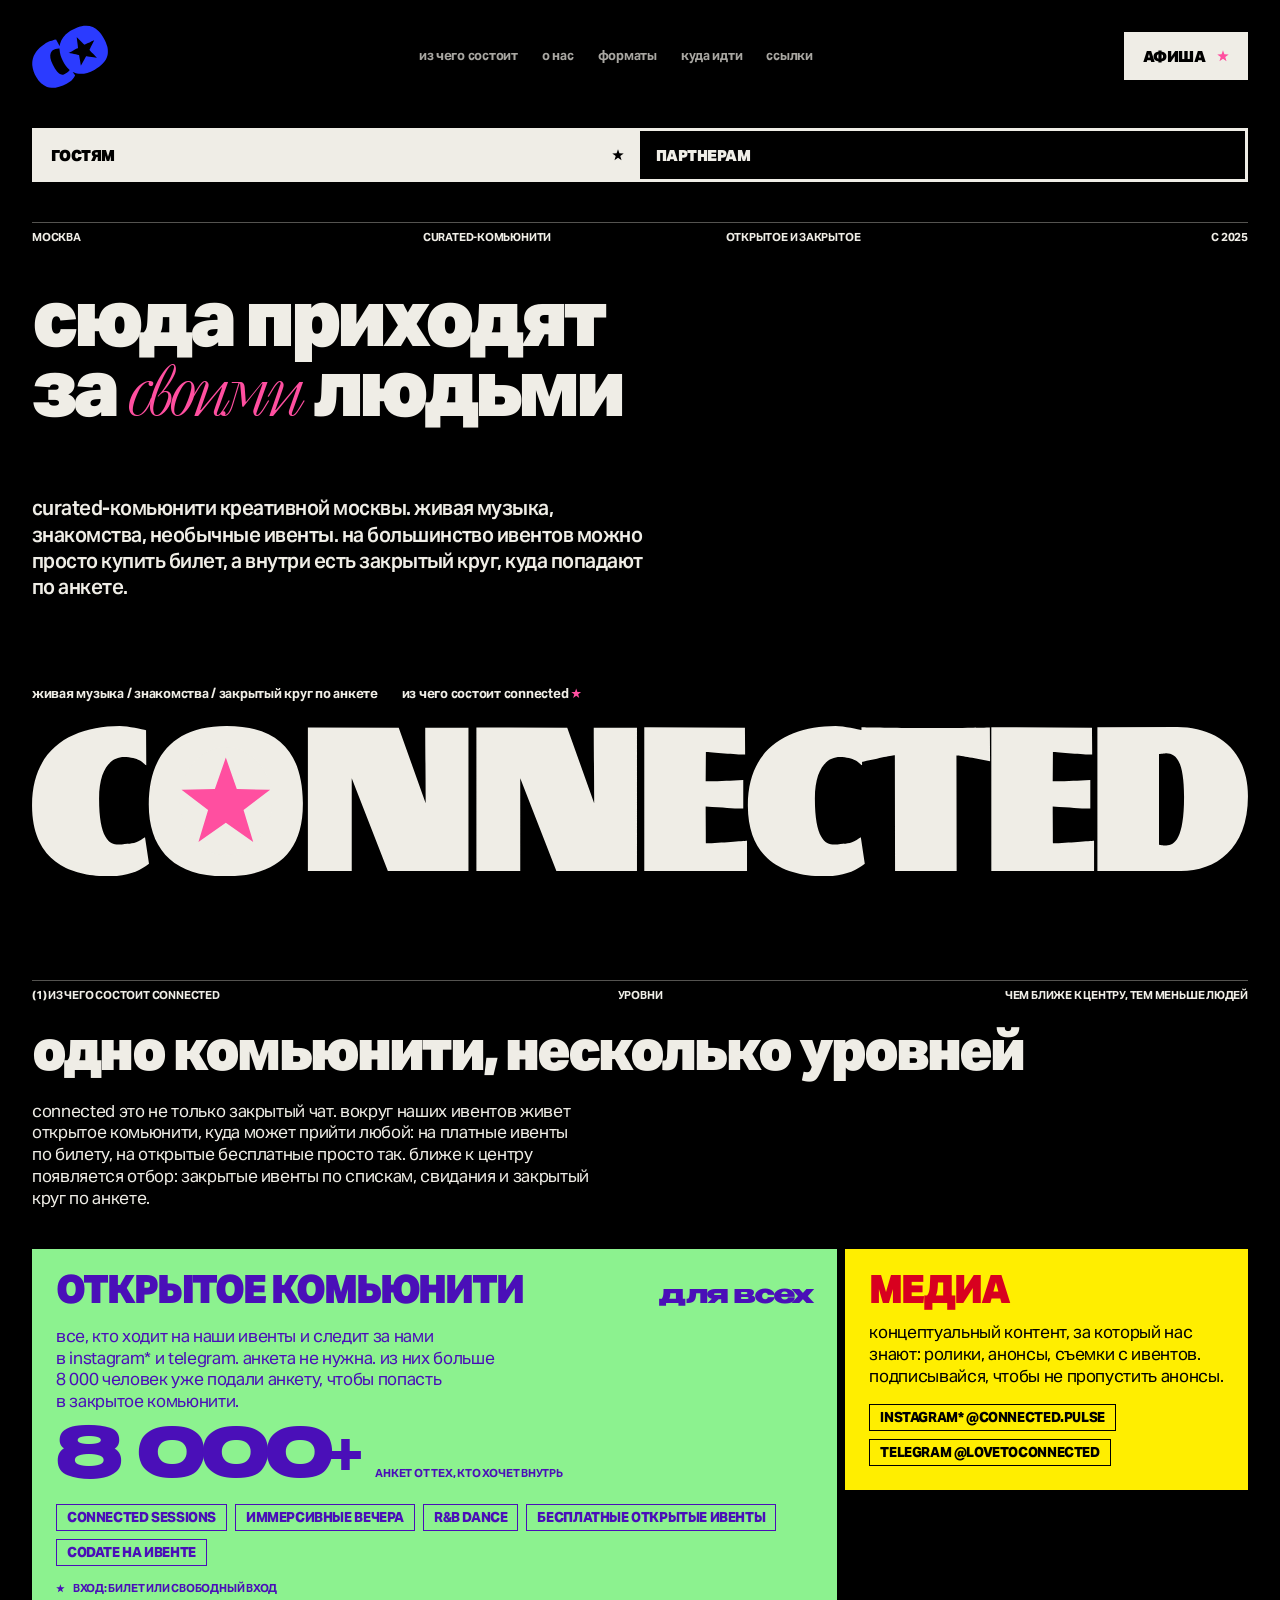
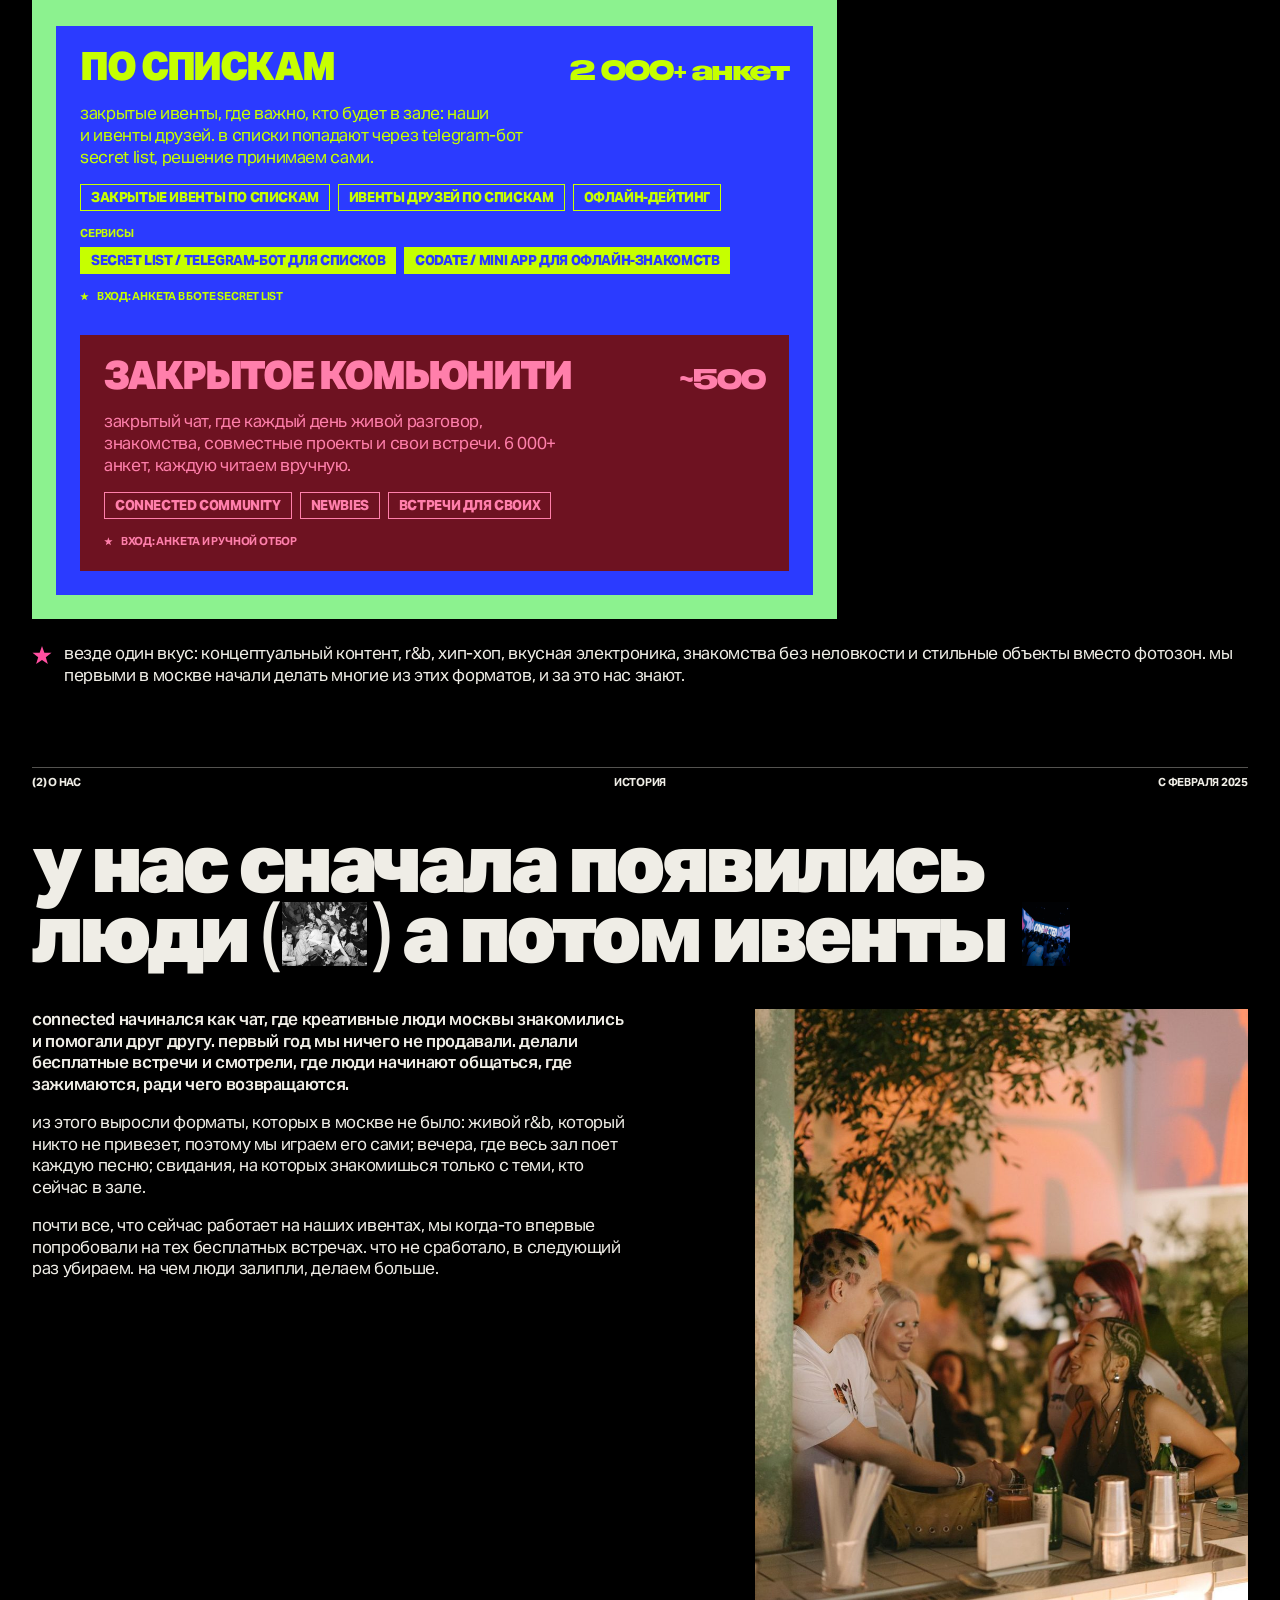
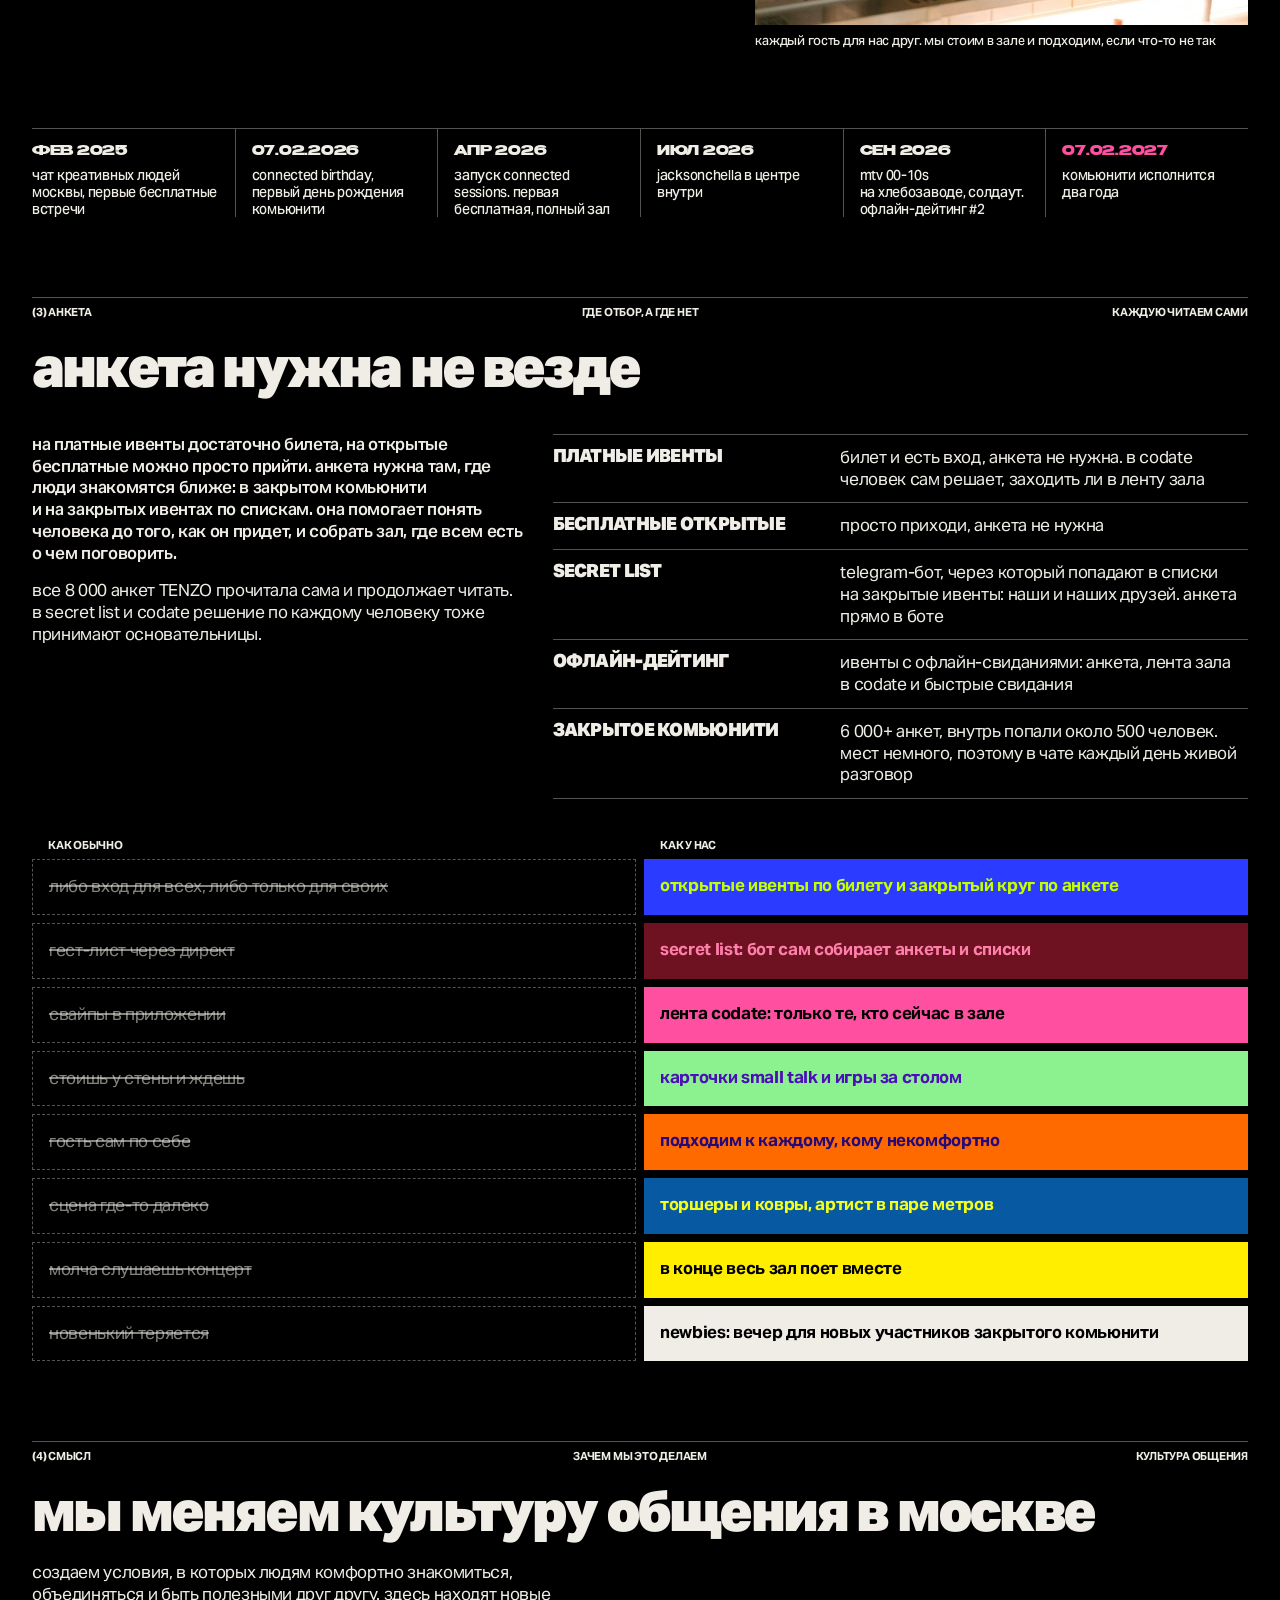
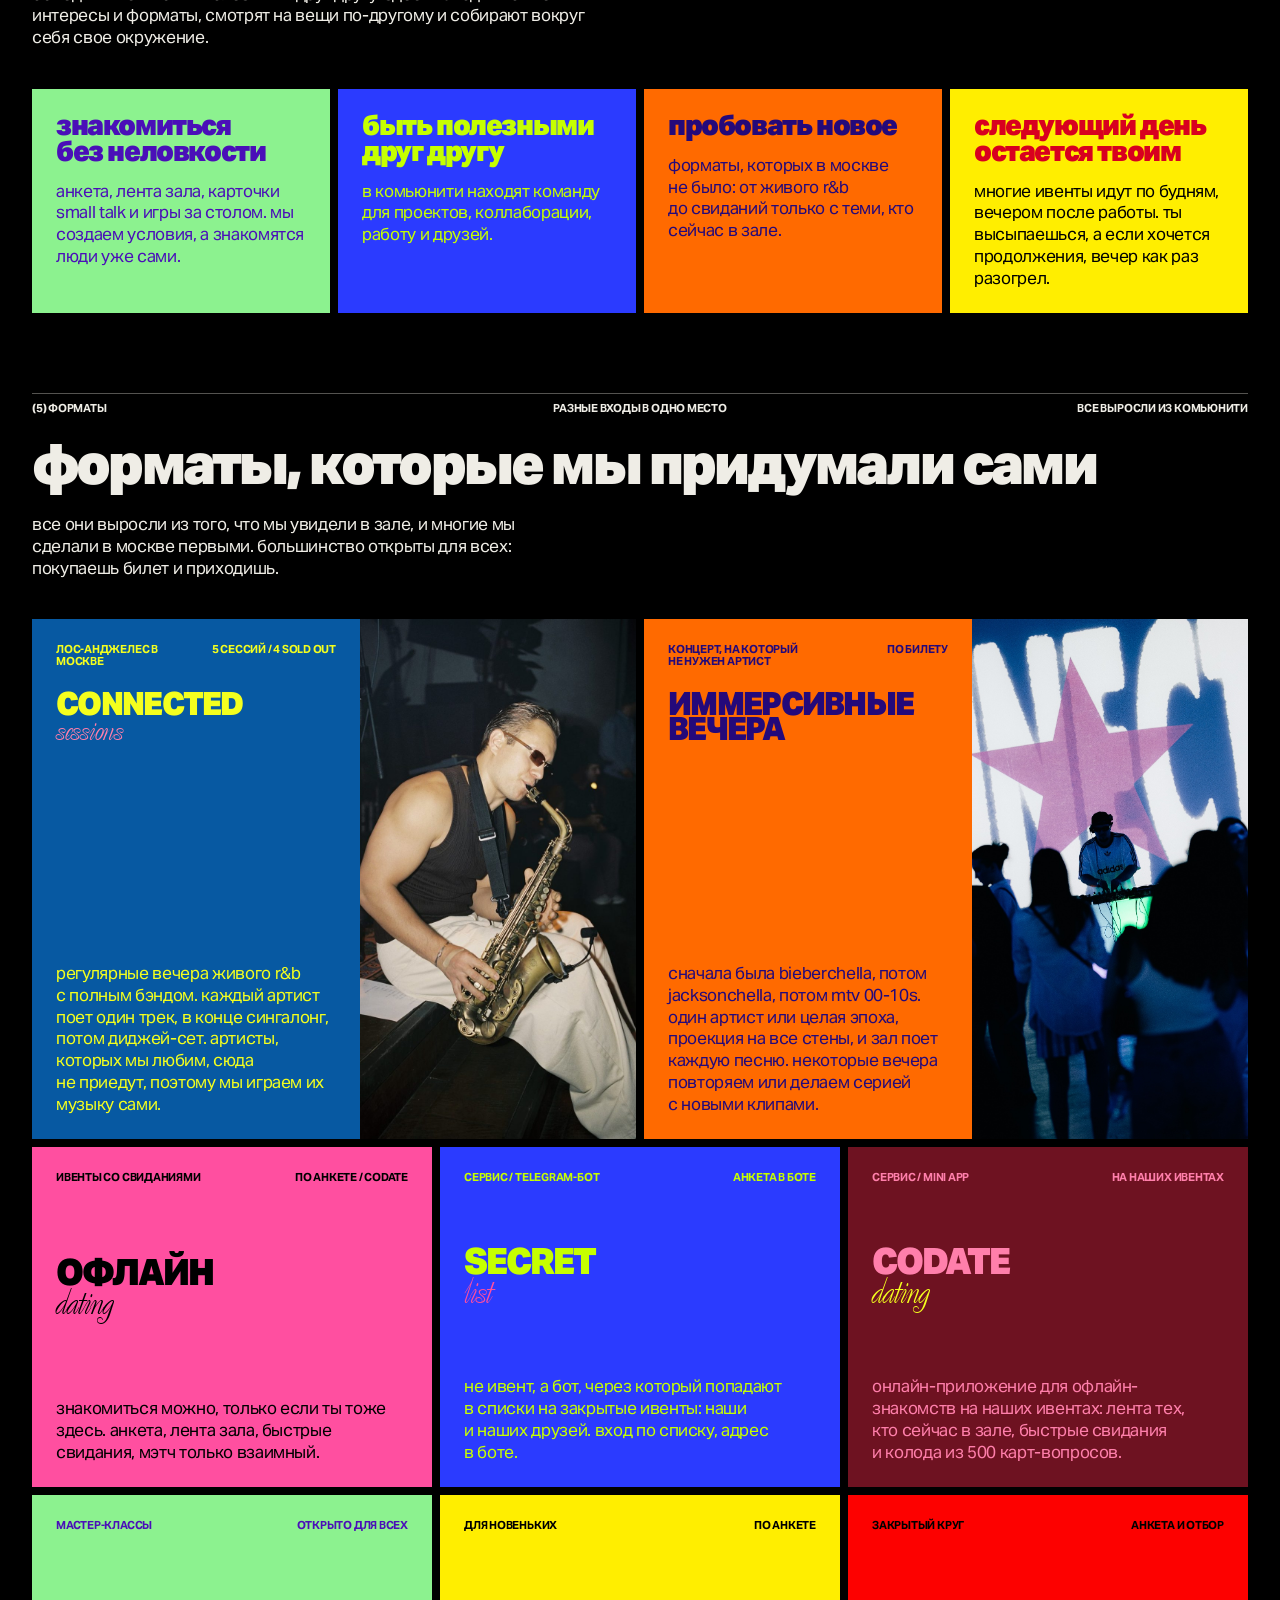
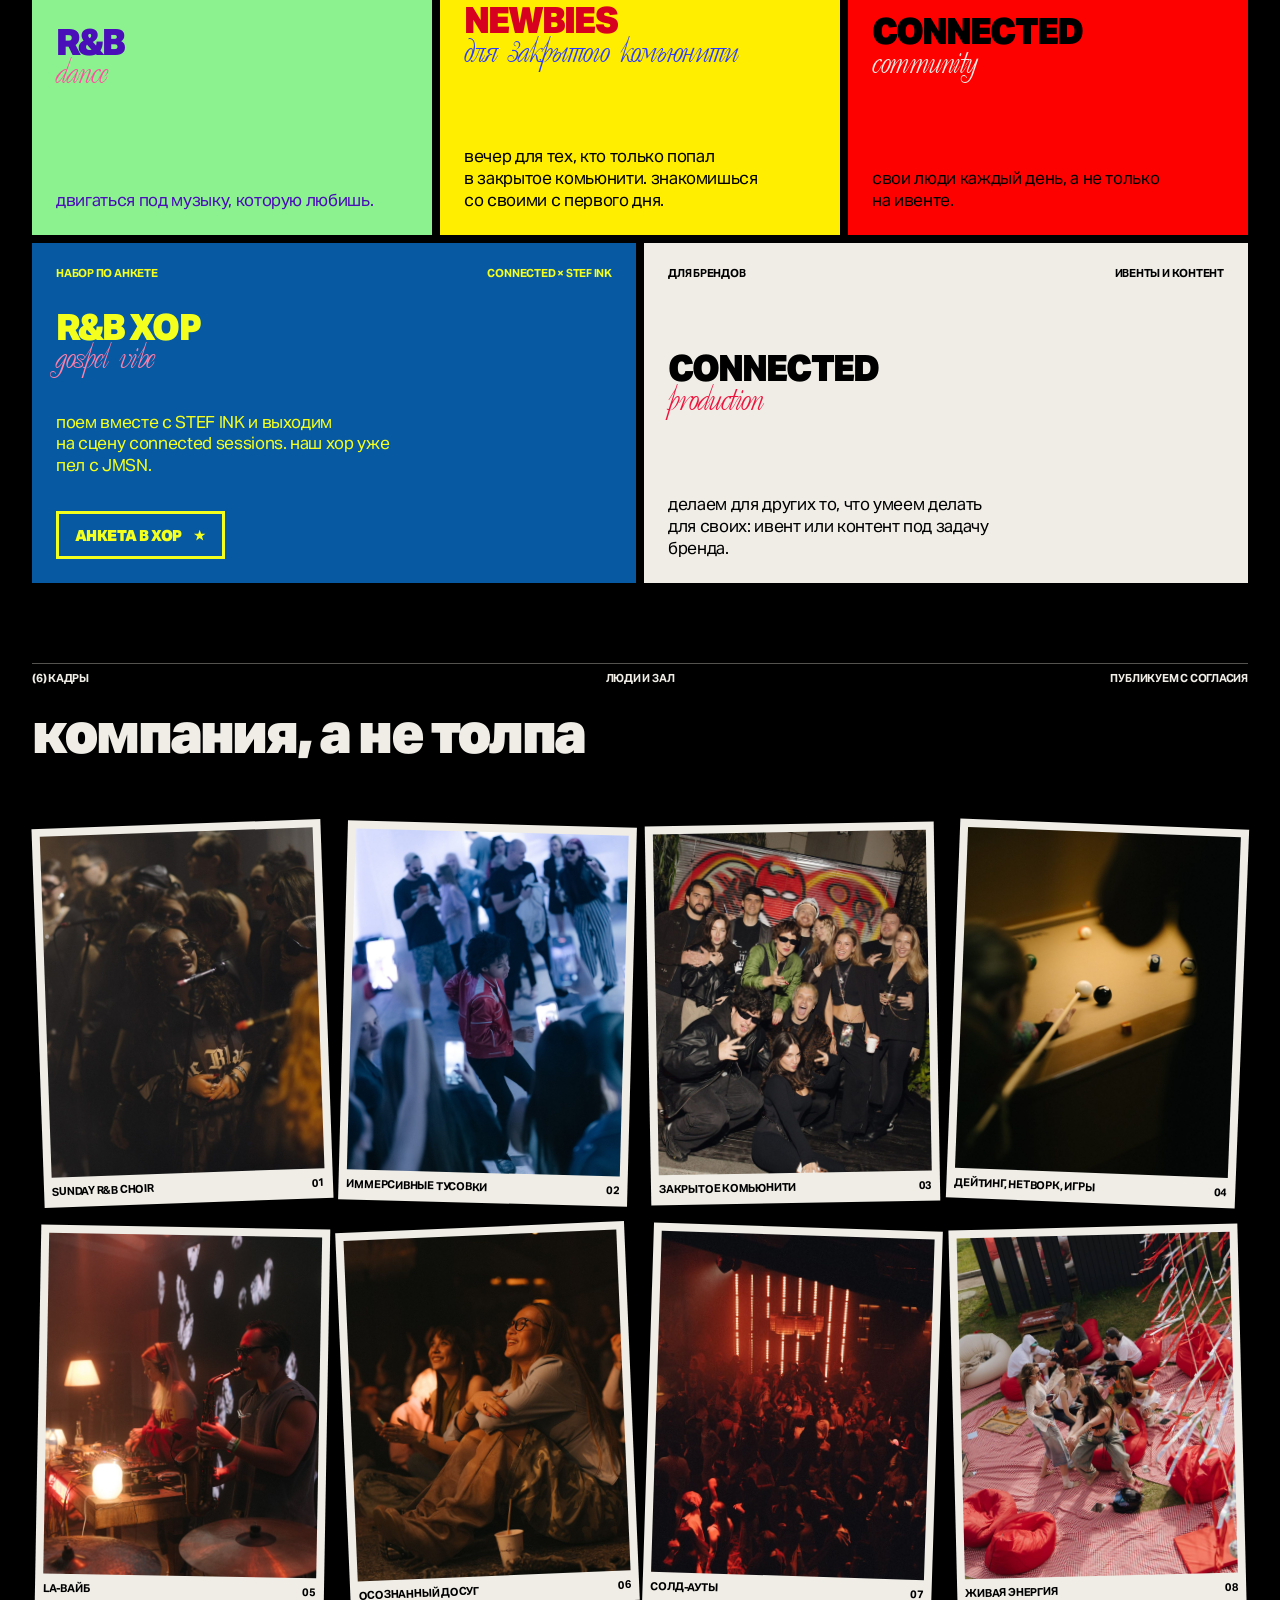
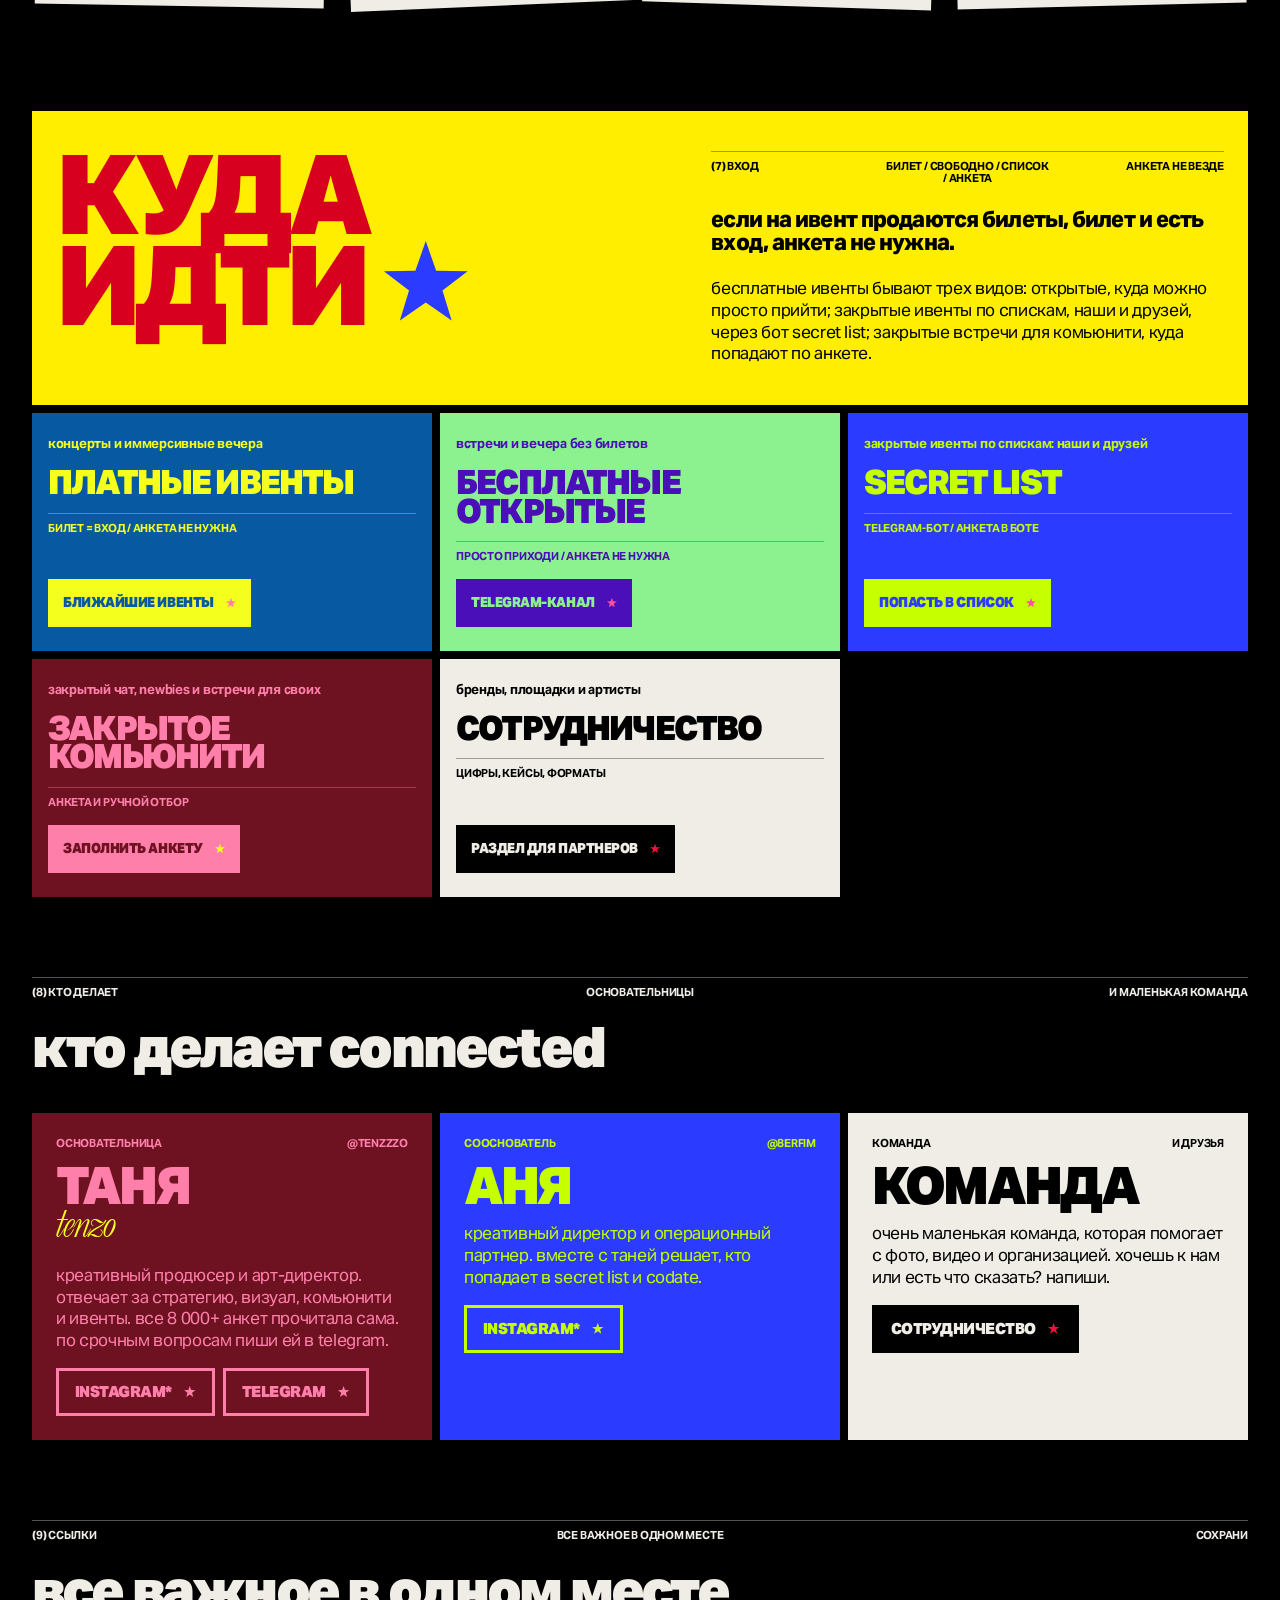
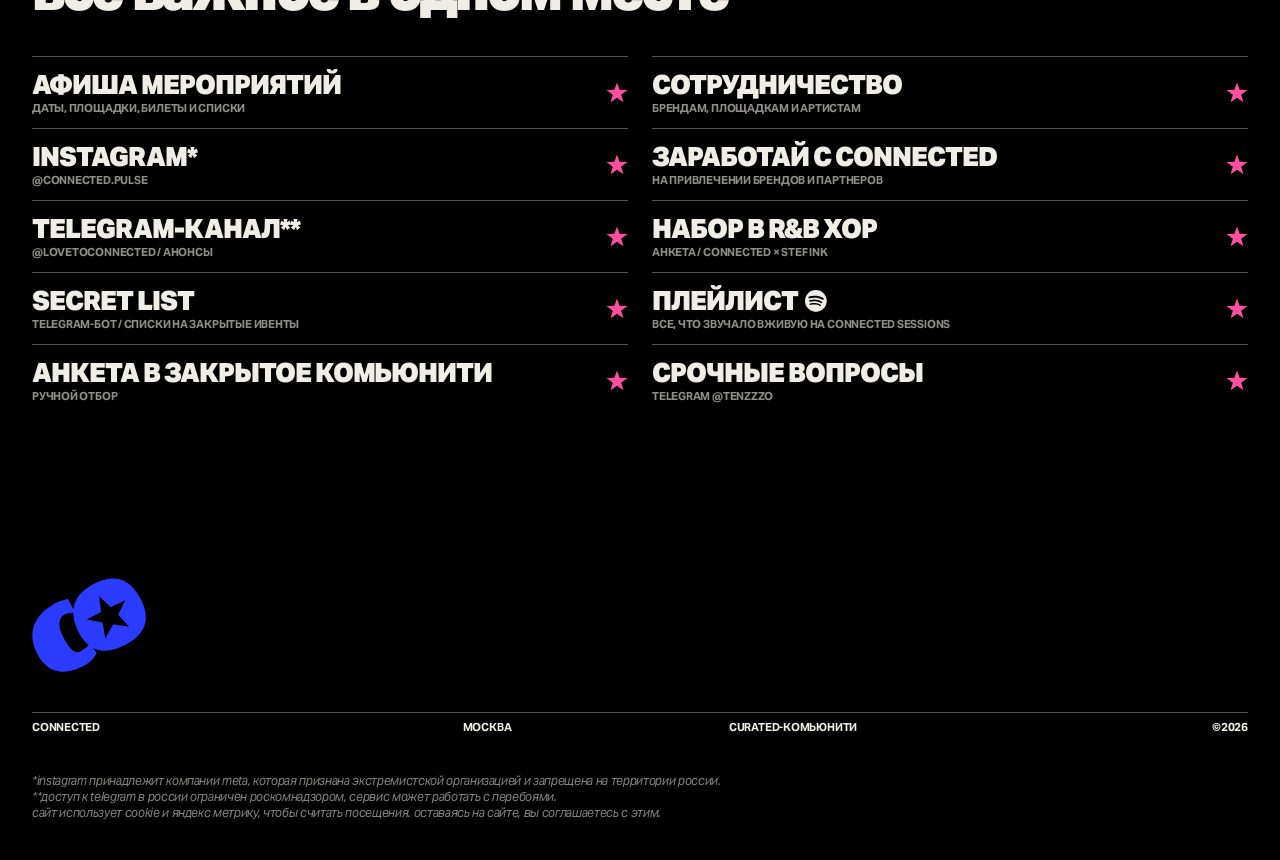
==== index.html @ ca22a331 "сайт: 2b0f32c" ====
<!doctype html>
<html lang="ru">
<head>
<meta charset="utf-8">
<meta name="viewport" content="width=device-width, initial-scale=1, viewport-fit=cover">
<meta property="og:site_name" content="CONNECTED">
<meta property="og:type" content="website">
<meta property="og:url" content="https://connected.tenzzzo.com/">
<meta property="og:title" content="CONNECTED">
<meta property="og:description" content="curated-комьюнити креативной москвы: живая музыка, знакомства, необычные ивенты">
<meta property="og:image" content="https://connected.tenzzzo.com/img/og/co.jpg">
<meta property="og:image:width" content="1080">
<meta property="og:image:height" content="1080">
<meta name="twitter:card" content="summary_large_image">
<link rel="preload" href="fonts/aktiv-400.woff2" as="font" type="font/woff2" crossorigin>
<link rel="preload" href="fonts/aktiv-400i.woff2" as="font" type="font/woff2" crossorigin>
<link rel="preload" href="fonts/aktiv-500.woff2" as="font" type="font/woff2" crossorigin>
<link rel="preload" href="fonts/aktiv-600.woff2" as="font" type="font/woff2" crossorigin>
<link rel="preload" href="fonts/aktiv-700.woff2" as="font" type="font/woff2" crossorigin>
<link rel="preload" href="fonts/aktiv-800.woff2" as="font" type="font/woff2" crossorigin>
<link rel="preload" href="fonts/aktiv-900.woff2" as="font" type="font/woff2" crossorigin>
<link rel="preload" href="fonts/benzin-800.woff2" as="font" type="font/woff2" crossorigin>
<link rel="preload" href="fonts/frisans.woff2" as="font" type="font/woff2" crossorigin>
<link rel="preload" href="fonts/tygra.woff2" as="font" type="font/woff2" crossorigin>
<title>CONNECTED</title>
<meta name="description" content="закрытое комьюнити креативной москвы. живые r&amp;b-концерты с полным бэндом, иммерсивные вечера, офлайн-свидания и тусовки по списку. вход по анкете">
<link rel="icon" href="logo/star-yellow.svg?v=bc19c5d7">
<style>
@font-face{font-family:"Aktiv Grotesk";src:url("fonts/aktiv-400.woff2") format("woff2");font-weight:400;font-display:block}
@font-face{font-family:"Aktiv Grotesk";src:url("fonts/aktiv-400i.woff2") format("woff2");font-weight:400;font-style:italic;font-display:block}
@font-face{font-family:"Aktiv Grotesk";src:url("fonts/aktiv-500.woff2") format("woff2");font-weight:500;font-display:block}
@font-face{font-family:"Aktiv Grotesk";src:url("fonts/aktiv-600.woff2") format("woff2");font-weight:600;font-display:block}
@font-face{font-family:"Aktiv Grotesk";src:url("fonts/aktiv-700.woff2") format("woff2");font-weight:700;font-display:block}
@font-face{font-family:"Aktiv Grotesk";src:url("fonts/aktiv-800.woff2") format("woff2");font-weight:800;font-display:block}
@font-face{font-family:"Aktiv Grotesk";src:url("fonts/aktiv-900.woff2") format("woff2");font-weight:900;font-display:block}
@font-face{font-family:Frisans;src:url("fonts/frisans.woff2") format("woff2");font-weight:900;font-display:block}
@font-face{font-family:Benzin;src:url("fonts/benzin-800.woff2") format("woff2");font-weight:800;font-display:block}
@font-face{font-family:Tygra;src:url("fonts/tygra.woff2") format("woff2");font-weight:400;font-display:block}

/* сайт по дизайн-системе connected: черное поле, воздух, цвет приходит блоками-парами */
:root{
  color-scheme:dark;
  --c-black:#000;--c-paper:#efede6;--c-cherry:#6e1221;--c-red:#f0123c;--c-scarlet:#d8001f;--c-signal:#fd0100;
  --c-flossy:#ff7fab;--c-hotpink:#ff4fa0;--c-orange:#ff6a00;--c-yellow:#ffee00;--c-mellow:#f4ff1e;--c-lime:#c6ff00;
  --c-mint:#8cf28f;--c-electric:#2b3bff;--c-vinyl:#0759a2;--c-violet:#4a0fb8;--c-indigo:#24097a;
  --field:var(--c-black);--ink:var(--c-paper);--display:var(--c-paper);--spark:var(--c-hotpink);--line:rgba(239,237,230,.35);
  --font-grotesk:"Aktiv Grotesk","Helvetica Neue",Arial,sans-serif;
  --font-mark:Frisans,"Aktiv Grotesk",Arial,sans-serif;
  --font-wide:Benzin,"Aktiv Grotesk",sans-serif;
  --font-script:Tygra,"Aktiv Grotesk",serif;
  --space-1:4px;--space-2:8px;--space-3:12px;--space-4:16px;--space-6:24px;--space-10:40px;--space-20:80px;--space-40:160px;
  --stroke-rule:1.5px;--stroke-frame:3px;--radius-card:14px;
  --gutter:clamp(16px,3vw,32px);
}
[data-theme="paper"]{--field:var(--c-paper);--ink:var(--c-black);--display:var(--c-black);--spark:var(--c-red);--line:rgba(0,0,0,.35)}
[data-theme="orange"]{--field:var(--c-orange);--ink:var(--c-indigo);--display:var(--c-indigo);--spark:var(--c-mint);--line:rgba(36,9,122,.35)}
[data-theme="mint"]{--field:var(--c-mint);--ink:var(--c-violet);--display:var(--c-violet);--spark:var(--c-hotpink);--line:rgba(74,15,184,.35)}
[data-theme="electric"]{--field:var(--c-electric);--ink:var(--c-lime);--display:var(--c-lime);--spark:var(--c-hotpink);--line:rgba(198,255,0,.35)}
[data-theme="vinyl"]{--field:var(--c-vinyl);--ink:var(--c-mellow);--display:var(--c-mellow);--spark:var(--c-flossy);--line:rgba(244,255,30,.35)}
[data-theme="cherry"]{--field:var(--c-cherry);--ink:var(--c-flossy);--display:var(--c-flossy);--spark:var(--c-mellow);--line:rgba(255,127,171,.35)}
[data-theme="yellow"]{--field:var(--c-yellow);--ink:var(--c-black);--display:var(--c-scarlet);--spark:var(--c-electric);--line:rgba(0,0,0,.35)}
[data-theme="signal"]{--field:var(--c-signal);--ink:var(--c-black);--display:var(--c-black);--spark:var(--c-paper);--line:rgba(0,0,0,.35)}
.pair-codate{--field:var(--c-hotpink);--ink:var(--c-black);--display:var(--c-black);--spark:var(--c-black);--line:rgba(0,0,0,.35)}

*,*::before,*::after{box-sizing:border-box}
html{scroll-behavior:smooth;-webkit-text-size-adjust:100%}
body{margin:0;background:var(--c-black);color:var(--c-paper);font:400 17px/1.28 var(--font-grotesk);letter-spacing:-.02em;-webkit-font-smoothing:antialiased;overflow-x:hidden}
img{display:block;max-width:100%}
a{color:inherit}
p{margin:0}
h1,h2,h3{margin:0;font-weight:900;text-wrap:balance}
:focus-visible{outline:var(--stroke-frame) solid var(--ink);outline-offset:3px}
.wrap{max-width:1320px;margin:0 auto;padding-inline:var(--gutter)}
.block{background:var(--field);color:var(--ink)}

/* звезда: единственный знак */
.star{display:inline-block;width:.8em;height:.8em;vertical-align:-.02em;flex:none;background:var(--spark);clip-path:polygon(50% 2.5%,61.8% 36.3%,97.6% 37%,69% 58.7%,79.4% 93%,50% 72.5%,20.6% 93%,31% 58.7%,2.4% 37%,38.2% 36.3%)}
.star--ink{background:var(--ink)}
.starcut{clip-path:polygon(50% 2.5%,61.8% 36.3%,97.6% 37%,69% 58.7%,79.4% 93%,50% 72.5%,20.6% 93%,31% 58.7%,2.4% 37%,38.2% 36.3%)}

/* мета-ряд */
.rail{display:grid;grid-template-columns:repeat(var(--cols,4),minmax(0,1fr));gap:var(--space-2);font:700 11px/1.1 var(--font-grotesk);letter-spacing:-.02em;text-transform:uppercase;color:var(--ink)}
.rail>:nth-child(n+2){text-align:center}
.rail>:last-child{text-align:right}
.rail--ruled{border-top:var(--stroke-rule) solid var(--line);padding-top:var(--space-2)}

/* кнопка */
.btn{display:inline-flex;align-items:center;justify-content:space-between;gap:var(--space-3);min-height:48px;padding:0 var(--space-4);border:var(--stroke-frame) solid var(--ink);background:var(--ink);color:var(--field);font:900 15px/1 var(--font-grotesk);letter-spacing:-.035em;text-transform:uppercase;text-decoration:none;white-space:nowrap;transition:transform .15s ease}
.btn:hover{transform:rotate(-1deg)}
.btn--line{background:transparent;color:var(--ink)}
.btn--line .star{background:var(--ink)}

.headline{font:900 clamp(30px,4.4vw,56px)/.92 var(--font-grotesk);letter-spacing:-.05em;color:var(--display)}
.stack{font:900 clamp(44px,8vw,112px)/.82 var(--font-grotesk);letter-spacing:-.055em;text-transform:uppercase;color:var(--display)}
.title{font:800 22px/1.05 var(--font-grotesk);letter-spacing:-.04em}
.small{font:500 13px/1.2 var(--font-grotesk);letter-spacing:-.02em}
.script{font-family:var(--font-script);font-weight:400;letter-spacing:-.04em;color:var(--spark);text-transform:none}

/* ---------- первый экран ---------- */
.hero{display:grid;grid-template-rows:auto auto auto 1fr auto;gap:var(--space-10);min-height:min(100svh,940px);padding-block:var(--space-6) var(--space-6)}
.nav{display:flex;align-items:center;justify-content:space-between;gap:var(--space-6);font:700 13px/1.1 var(--font-grotesk);letter-spacing:-.02em}
.nav__home img{display:block;height:64px;width:auto}
.nav__home{font-weight:600;font-size:17px;letter-spacing:-.075em;text-decoration:none}
.nav__list{display:flex;gap:var(--space-6);list-style:none;margin:0;padding:0}
.nav__list a{text-decoration:none;opacity:.7}
.nav__list a:hover{opacity:1}
.nav__menu{display:none;align-items:center;min-height:48px;padding:0 var(--space-4);border:var(--stroke-frame) solid var(--ink);background:transparent;color:var(--ink);font:900 14px/1 var(--font-grotesk);text-transform:uppercase;letter-spacing:-.02em;cursor:pointer}
.hero__lead{max-width:15ch;font:900 clamp(34px,6.2vw,84px)/.88 var(--font-grotesk);letter-spacing:-.055em}
.hero__lead .script{font-size:1.14em;line-height:.6}
.hero__intro{display:grid;gap:var(--space-6)}
.hero__sub{max-width:52ch;font:600 clamp(17px,1.6vw,21px)/1.28 var(--font-grotesk);letter-spacing:-.025em}
.hero__bottom{display:grid;gap:var(--space-6)}
.hero__next{display:flex;flex-wrap:wrap;align-items:baseline;gap:var(--space-2) var(--space-6);font:700 13px/1.1 var(--font-grotesk);letter-spacing:-.02em}
.hero__next a{text-decoration:none}
.mark{display:block;width:100%;height:auto}

/* ---------- проект ---------- */
.section{padding-block:var(--space-20)}
.section__head{display:grid;gap:var(--space-6);margin-bottom:var(--space-10)}
.about{display:grid;grid-template-columns:repeat(12,minmax(0,1fr));gap:var(--space-10) var(--space-6);align-items:start}
.about__title{grid-column:1/-1;font:900 clamp(36px,6.4vw,92px)/.86 var(--font-grotesk);letter-spacing:-.055em}
.inline-photo{display:inline-block;height:.78em;aspect-ratio:4/3;vertical-align:-.04em;margin-inline:.06em;object-fit:cover}
.inline-photo--tall{aspect-ratio:3/4}
.paren{font-weight:400}
.about__text{grid-column:1/span 6;display:grid;gap:var(--space-4);max-width:60ch}
.about__text p:first-child{font-weight:600}
.about__photo{grid-column:8/-1;display:grid;gap:var(--space-2)}
.about__photo img{width:100%;aspect-ratio:4/5;object-fit:cover}
.quote{grid-column:1/-1;display:grid;grid-template-columns:auto 1fr;gap:var(--space-4);align-items:start;padding-top:var(--space-6);border-top:var(--stroke-rule) solid var(--line)}
.quote .star{width:28px;height:28px;margin-top:4px}
.quote p{font:900 clamp(24px,3vw,40px)/.98 var(--font-grotesk);letter-spacing:-.05em;max-width:24ch}
.quote small{display:block;margin-top:var(--space-3);font:400 italic 15px/1.2 var(--font-grotesk);opacity:.7}

.facts{display:grid;grid-template-columns:repeat(4,minmax(0,1fr));border-top:var(--stroke-rule) solid var(--line);margin-top:var(--space-20)}
.fact{padding:var(--space-4) var(--space-4) 0 0;display:grid;gap:var(--space-2);align-content:start}
.fact+.fact{padding-left:var(--space-4);border-left:var(--stroke-rule) solid var(--line)}
.fact b{white-space:nowrap;font:800 clamp(24px,4vw,58px)/.9 var(--font-wide);letter-spacing:-.04em}
.fact span{font:700 11px/1.15 var(--font-grotesk);text-transform:uppercase;letter-spacing:-.02em;opacity:.8}

/* ---------- форматы ---------- */
.formats{display:grid;grid-template-columns:repeat(6,minmax(0,1fr));gap:var(--space-2)}
.fmt{display:grid;grid-auto-rows:auto;align-content:space-between;gap:var(--space-6);padding:var(--space-6);min-height:340px;position:relative;overflow:hidden}
.fmt--big{grid-column:span 3;grid-template-columns:minmax(0,1fr) minmax(0,.9fr);grid-template-rows:auto 1fr auto;min-height:520px}
.fmt--big .fmt__photo{grid-column:2;grid-row:1/-1;margin:calc(var(--space-6)*-1) calc(var(--space-6)*-1) calc(var(--space-6)*-1) 0;height:calc(100% + var(--space-6)*2);width:calc(100% + var(--space-6))}
.fmt--big .fmt__photo img{width:100%;height:100%;object-fit:cover}
.fmt--big .fmt__name{font-size:clamp(26px,2.4vw,40px)}
.fmt--sm{grid-column:span 2}
.fmt__name{overflow-wrap:anywhere;font:900 clamp(28px,2.7vw,42px)/.84 var(--font-grotesk);letter-spacing:-.055em;text-transform:uppercase;color:var(--display)}
.fmt__name .script{display:block;font-size:1.05em;line-height:.9;margin-top:.04em}
.fmt__text{align-self:end;max-width:34ch}
.fmt .btn{justify-self:start}
.fmt .rail{--cols:2}

/* ---------- кейсы ---------- */
.cases{display:grid;gap:var(--space-2)}
.case{display:grid;grid-template-columns:minmax(0,3fr) minmax(0,6fr) minmax(0,3fr);gap:var(--space-6);padding:var(--space-6);align-items:start;position:relative}
.case__date{min-width:0;overflow-wrap:anywhere;font:800 clamp(28px,3.6vw,52px)/.9 var(--font-wide);letter-spacing:-.04em;color:var(--display)}
.case__date small{display:block;margin-top:var(--space-3);font:700 11px/1.1 var(--font-grotesk);text-transform:uppercase;letter-spacing:-.02em;color:var(--ink)}
.case__title{min-width:0;overflow-wrap:anywhere;font:900 clamp(34px,4.6vw,72px)/.84 var(--font-grotesk);letter-spacing:-.055em;text-transform:uppercase;color:var(--display)}
.case__text{display:grid;gap:var(--space-4);align-content:space-between;height:100%}
.badge{position:relative;display:grid;place-items:center;width:112px;aspect-ratio:1;background:var(--spark);color:var(--c-black);font:900 13px/.9 var(--font-grotesk);letter-spacing:-.03em;text-transform:uppercase;text-align:center;clip-path:polygon(50% 2.5%,61.8% 36.3%,97.6% 37%,69% 58.7%,79.4% 93%,50% 72.5%,20.6% 93%,31% 58.7%,2.4% 37%,38.2% 36.3%);transform:rotate(-12deg)}
.badge span{transform:translateY(14%)}

.sessions{grid-column:1/-1;list-style:none;margin:0;padding:0;display:grid;grid-template-columns:repeat(5,minmax(0,1fr));gap:var(--space-2)}
.sessions li{display:grid;gap:var(--space-1);padding:var(--space-3);border:var(--stroke-rule) solid var(--line);min-width:0}
.sessions li.is-sold{border-color:var(--ink)}
.sessions b{font:800 clamp(22px,2.4vw,34px)/.9 var(--font-wide);letter-spacing:-.04em;color:var(--display)}
.sessions span{font:600 13px/1.15 var(--font-grotesk);letter-spacing:-.02em}
.sessions em{font:700 11px/1.1 var(--font-grotesk);font-style:normal;text-transform:uppercase;letter-spacing:-.02em}
@media (max-width:720px){.sessions{grid-template-columns:repeat(2,minmax(0,1fr))}.sessions li:last-child{grid-column:1/-1}}

/* ---------- коллаборации ---------- */
.brands{display:flex;flex-wrap:wrap;gap:var(--space-2);margin-bottom:var(--space-10)}
.brands--wall{margin-bottom:0;gap:var(--space-3)}
.brands--wall span{font-size:clamp(22px,3.4vw,48px);padding:var(--space-3) var(--space-6)}
.brands span{min-width:0;overflow-wrap:anywhere;padding:var(--space-3) var(--space-4);background:var(--field);color:var(--ink);font:900 clamp(18px,2.2vw,30px)/1 var(--font-grotesk);letter-spacing:-.045em;text-transform:uppercase}
.brands span:nth-child(odd){transform:rotate(-1.2deg)}
.brands span:nth-child(even){transform:rotate(1deg)}
.collabs{list-style:none;margin:0;padding:0;display:grid}
.collab{display:grid;grid-template-columns:minmax(0,2fr) minmax(0,5fr) minmax(0,4fr) minmax(0,2fr);gap:var(--space-6);align-items:baseline;padding-block:var(--space-4);border-top:var(--stroke-rule) solid var(--line);transition:background .2s ease}
.collab:last-child{border-bottom:var(--stroke-rule) solid var(--line)}
.collab__date{font:800 clamp(14px,1.4vw,18px)/1 var(--font-wide);letter-spacing:-.03em}
.collab__venue{font:900 clamp(30px,4.4vw,64px)/.84 var(--font-grotesk);letter-spacing:-.055em;text-transform:uppercase}
.collab__with{font:400 clamp(28px,3.4vw,48px)/.9 var(--font-script);letter-spacing:-.04em;color:var(--spark)}
.collab__with .x{font-family:var(--font-grotesk);font-weight:500;font-size:.7em}
.collab__type{font:700 11px/1.15 var(--font-grotesk);letter-spacing:-.02em;text-transform:uppercase;text-align:right;opacity:.8}

/* ---------- кадры ---------- */
.frames{overflow:visible;padding-inline:6px;display:grid;grid-template-columns:repeat(4,minmax(0,1fr));gap:var(--space-6) var(--space-4);padding-block:var(--space-6)}
.frame{margin:0;background:var(--c-paper);padding:8px 8px 10px;color:var(--c-black);transform:rotate(var(--r,0deg));transition:transform .2s ease}
.frame:hover{transform:rotate(0) scale(1.02)}
.frame img{width:100%;aspect-ratio:4/5;object-fit:cover}
.frame figcaption{margin-top:8px;font:700 11px/1.1 var(--font-grotesk);text-transform:uppercase;letter-spacing:-.02em;display:flex;justify-content:space-between;gap:var(--space-2)}

/* ---------- афиша ---------- */
.next{display:grid;grid-template-columns:minmax(0,1.2fr) minmax(0,1fr);gap:var(--space-10);padding:var(--space-10) var(--space-6)}
.next__stack{font:900 clamp(48px,8.6vw,128px)/.8 var(--font-grotesk);letter-spacing:-.055em;text-transform:uppercase;color:var(--display)}
.next__side{display:grid;gap:var(--space-6);align-content:end}
.next__actions{display:flex;flex-wrap:wrap;gap:var(--space-3)}

/* ---------- партнерам ---------- */
.partners{display:grid;grid-template-columns:minmax(0,1fr) minmax(0,1fr);gap:var(--space-10);padding:var(--space-10) var(--space-6)}
.partners__list{display:grid;gap:0;list-style:none;margin:0;padding:0}
.partners__list li{display:grid;grid-template-columns:auto 1fr;gap:var(--space-3);padding-block:var(--space-3);border-top:var(--stroke-rule) solid var(--line)}
.partners__list li b{font-weight:800}
.partners__list .star{margin-top:3px}

/* ---------- ссылки и команда ---------- */
.links--big{grid-template-columns:repeat(2,minmax(0,1fr));grid-template-rows:repeat(5,auto);grid-auto-flow:column}
.links__wide{grid-column:1/-1}
.links--big a,.links__soon{min-height:72px}
.links__soon{display:flex;justify-content:space-between;align-items:center;gap:var(--space-3);padding-block:var(--space-3);border-top:var(--stroke-rule) solid var(--line);font:900 clamp(18px,2vw,26px)/1 var(--font-grotesk);letter-spacing:-.04em;text-transform:uppercase;opacity:.45}
.links__soon small{display:block;margin-top:4px;font:700 11px/1.1 var(--font-grotesk);letter-spacing:-.02em}
.links__soon .star{width:22px;height:22px}
.team{display:grid;grid-template-columns:repeat(3,minmax(0,1fr));gap:var(--space-2)}
.person{display:grid;gap:var(--space-4);align-content:start;padding:var(--space-6);min-width:0}
.person__name{overflow-wrap:break-word;font:900 clamp(36px,4vw,64px)/.82 var(--font-grotesk);letter-spacing:-.055em;text-transform:uppercase;color:var(--display)}
.person__name .script{display:block;font-size:.9em;line-height:.9;text-transform:none}
.person .btn{justify-self:start}
.person__btns{display:flex;flex-wrap:wrap;gap:var(--space-2)}

/* ---------- подвал ---------- */
.footer{padding-block:var(--space-20) var(--space-10);display:grid;gap:var(--space-10)}
.footer__grid{display:flex;flex-wrap:wrap;align-items:center;gap:var(--space-4)}
.footer__co{height:96px;width:auto}
.links{display:grid;grid-template-columns:repeat(2,minmax(0,1fr));gap:0 var(--space-6);list-style:none;margin:0;padding:0}
.links a{display:flex;justify-content:space-between;align-items:center;gap:var(--space-3);padding-block:var(--space-3);border-top:var(--stroke-rule) solid var(--line);text-decoration:none;font:900 clamp(18px,2vw,26px)/1 var(--font-grotesk);letter-spacing:-.04em;text-transform:uppercase}
.spotify{display:inline-block;width:.85em;height:.85em;vertical-align:-.06em;margin-left:.12em}
.links a small{display:block;margin-top:4px;font:700 11px/1.1 var(--font-grotesk);letter-spacing:-.02em;opacity:.6}
.links a .star{width:22px;height:22px;transition:transform .2s ease}
.links a:hover .star{transform:rotate(36deg)}
.footer__sign{margin:0;font:400 clamp(24px,2.6vw,34px)/1 var(--font-script);letter-spacing:-.04em;color:var(--c-paper)}

@media (max-width:980px){
  .fmt--big{grid-column:1/-1}
  .fmt--sm{grid-column:span 3}
  .case{grid-template-columns:minmax(0,1fr) minmax(0,2fr)}
  .collab{grid-template-columns:minmax(0,1fr) minmax(0,3fr);gap:var(--space-2) var(--space-4)}
  .collab__with{grid-column:2}
  .collab__with .x{font-family:var(--font-grotesk);font-weight:500;font-size:.7em}
.collab__type{grid-column:2;text-align:left}
  .case__text{grid-column:1/-1}
  .frames{grid-template-columns:repeat(2,minmax(0,1fr))}
}
@media (max-width:720px){
  .nav__list{display:none}
  .nav{gap:var(--space-3)}
  .nav__menu{display:inline-flex;margin-left:auto}
  /* меню на телефоне: черное поле на весь экран, разделы крупно */
  .nav.is-open .nav__list{display:flex;flex-direction:column;gap:var(--space-2);position:fixed;inset:0;z-index:50;padding:calc(env(safe-area-inset-top,0px) + 96px) var(--space-6) var(--space-10);background:var(--c-black);overflow-y:auto}
  .nav.is-open .nav__list a{display:block;padding:var(--space-2) 0;opacity:1;color:var(--c-paper);font:900 clamp(30px,9vw,44px)/.95 var(--font-grotesk);letter-spacing:-.05em;text-transform:uppercase;border-bottom:var(--stroke-rule) solid rgba(239,237,230,.2)}
  .nav.is-open .nav__menu{position:fixed;z-index:51;top:calc(env(safe-area-inset-top,0px) + var(--space-6));right:var(--space-6);background:var(--c-paper);color:var(--c-black);border-color:var(--c-paper)}
  .hero{min-height:0;gap:var(--space-10)}
  .hero__bottom{margin-top:var(--space-20)}
  .about__text,.about__photo{grid-column:1/-1}
  .facts{grid-template-columns:repeat(2,minmax(0,1fr))}
  .fact:nth-child(3){padding-left:0;border-left:0}
  .fact:nth-child(n+3){padding-top:var(--space-6)}
  .fmt--big{grid-template-columns:1fr;min-height:0}
  /* фото во весь низ карточки, без цветной полоски снизу. снимки вертикальные, поэтому 4:5, а не 4:3: иначе режутся головы */
  .fmt--big .fmt__photo{grid-column:1;grid-row:auto;margin:0 calc(var(--space-6)*-1) calc(var(--space-6)*-1);width:calc(100% + var(--space-6)*2);height:auto}
  .fmt--big .fmt__photo img{aspect-ratio:4/5;object-position:50% 30%}
  .fmt--sm{grid-column:1/-1;min-height:0}
  .case{grid-template-columns:1fr}
  .case .badge{position:absolute;right:var(--space-4);top:var(--space-4);width:88px;font-size:11px}
  .next,.partners{grid-template-columns:1fr}
  .footer__grid{gap:var(--space-3)}
  .links,.links--big,.team{grid-template-columns:1fr}
  .links--big{grid-template-rows:none;grid-auto-flow:row}
}
@media (prefers-reduced-motion:reduce){*{transition:none!important;scroll-behavior:auto!important}}

/* ---------- вехи ---------- */
.miles{list-style:none;margin:var(--space-10) 0 0;padding:0;display:grid;grid-template-columns:repeat(6,minmax(0,1fr));border-top:var(--stroke-rule) solid var(--line)}
.mile{display:grid;gap:var(--space-2);align-content:start;padding:var(--space-4) var(--space-4) 0 0}
.mile+.mile{padding-left:var(--space-4);border-left:var(--stroke-rule) solid var(--line)}
.mile b{font:800 13px/1.05 var(--font-wide);letter-spacing:-.02em;text-transform:uppercase}
.mile span{font:500 14px/1.2 var(--font-grotesk);letter-spacing:-.02em}
.mile--next b{color:var(--spark)}

/* ---------- анкета ---------- */
.form-grid{display:grid;grid-template-columns:minmax(0,5fr) minmax(0,7fr);gap:var(--space-10) var(--space-6);align-items:start}
.route{list-style:none;margin:0;padding:0;display:grid}
.route li{display:grid;grid-template-columns:minmax(0,2fr) minmax(0,3fr);gap:var(--space-4);padding-block:var(--space-3);border-top:var(--stroke-rule) solid var(--line)}
.route li:last-child{border-bottom:var(--stroke-rule) solid var(--line)}
.route b{font:900 18px/1.05 var(--font-grotesk);letter-spacing:-.04em;text-transform:uppercase}
.compare{display:grid;gap:var(--space-2);margin-top:var(--space-10)}
.compare__row{display:grid;grid-template-columns:minmax(0,1fr) minmax(0,1fr);gap:var(--space-2)}
.compare__row>*{padding:var(--space-4)}
.compare__was{border:var(--stroke-rule) dashed var(--line);color:rgba(239,237,230,.55);text-decoration:line-through;text-decoration-thickness:1.5px}
.compare__now{font-weight:700}
.compare__head{font:700 11px/1.1 var(--font-grotesk);text-transform:uppercase;letter-spacing:-.02em}
.compare__head>*{padding-block:0}

/* ---------- аудитория ---------- */
.circles{display:grid;grid-template-columns:repeat(3,minmax(0,1fr));gap:var(--space-2)}
.circle{display:grid;grid-template-rows:auto 1fr auto;gap:var(--space-6);padding:var(--space-6);min-height:300px}
.circle{min-width:0}
.circle b{font:800 clamp(36px,4.4vw,72px)/.9 var(--font-wide);letter-spacing:-.045em;color:var(--display)}
.circle h3{font:900 22px/1.05 var(--font-grotesk);letter-spacing:-.04em;text-transform:uppercase}
.why>*{min-width:0}
.why{display:grid;grid-template-columns:minmax(0,5fr) minmax(0,7fr);gap:var(--space-10) var(--space-6);margin-top:var(--space-20);align-items:start}
.bars{list-style:none;margin:0;padding:0;display:grid;gap:var(--space-3)}
.bars,.bar{min-width:0}
.bar{display:grid;grid-template-columns:minmax(0,11ch) minmax(0,1fr) 3.4em;gap:var(--space-3);align-items:center;font:600 14px/1.1 var(--font-grotesk);letter-spacing:-.02em}
.bar i{display:block;height:22px;width:calc(var(--v) * 2%);background:var(--c-hotpink)}
.bar:first-child i{background:var(--c-yellow)}
.bar em{font:800 13px/1 var(--font-wide);font-style:normal;text-align:right;font-variant-numeric:tabular-nums}
.who{display:grid;gap:var(--space-4);max-width:52ch}

/* ---------- смысл ---------- */
.thesis{display:grid;grid-template-columns:repeat(4,minmax(0,1fr));gap:var(--space-2)}
.thesis article{padding:var(--space-6);display:grid;gap:var(--space-4);align-content:start}
.thesis h3{font:900 clamp(22px,2.2vw,30px)/.92 var(--font-grotesk);letter-spacing:-.05em;color:var(--display)}

/* ---------- спрос ---------- */
.reels{list-style:none;margin:var(--space-10) 0 0;padding:0;display:grid}
.reel{display:grid;grid-template-columns:minmax(0,7fr) minmax(0,3fr);gap:var(--space-4);align-items:baseline;padding-block:var(--space-3);border-top:var(--stroke-rule) solid var(--line)}
.reel span{font:900 clamp(20px,2.4vw,32px)/1 var(--font-grotesk);letter-spacing:-.045em}
.reel b{font:800 clamp(18px,2vw,28px)/1 var(--font-wide);letter-spacing:-.03em;text-align:right;color:var(--spark)}
.reel small{display:block;font:700 11px/1.1 var(--font-grotesk);text-transform:uppercase;opacity:.7;margin-top:4px}
.stats{display:grid;grid-template-columns:repeat(4,minmax(0,1fr));gap:var(--space-2);margin-top:var(--space-10)}
.stat{padding:var(--space-6) var(--space-4);display:grid;gap:var(--space-3);align-content:start}
.stat{min-width:0}
.stat b{font:800 clamp(24px,3.4vw,50px)/.9 var(--font-wide);letter-spacing:-.04em;color:var(--display)}
.stat span{font:700 11px/1.15 var(--font-grotesk);text-transform:uppercase;letter-spacing:-.02em}

/* ---------- вход ---------- */
.doors{display:grid;grid-template-columns:repeat(3,minmax(0,1fr));gap:var(--space-2);margin-top:var(--space-6)}
.door{display:grid;grid-template-rows:auto 1fr auto;gap:var(--space-6);padding:var(--space-6);min-height:280px}
.door h3{font:900 clamp(28px,3vw,44px)/.86 var(--font-grotesk);letter-spacing:-.055em;text-transform:uppercase;color:var(--display)}
.footnote{font:400 italic 12px/1.3 var(--font-grotesk);opacity:.55}

@media (max-width:980px){
  .miles{grid-template-columns:repeat(3,minmax(0,1fr))}
  .mile:nth-child(4){padding-left:0;border-left:0}
  .mile:nth-child(n+4){padding-top:var(--space-6)}
  .form-grid,.why{grid-template-columns:1fr}
  .thesis{grid-template-columns:repeat(2,minmax(0,1fr))}
  .stats{grid-template-columns:repeat(2,minmax(0,1fr))}
}
@media (max-width:720px){
  .miles{grid-template-columns:repeat(2,minmax(0,1fr))}
  .mile:nth-child(n){padding-left:0;border-left:0;padding-top:var(--space-4)}
  .mile:nth-child(even){padding-left:var(--space-4);border-left:var(--stroke-rule) solid var(--line)}
  .compare__row{grid-template-columns:1fr 1fr}
  .compare__row>*{padding:var(--space-3);font-size:14px}
  .circles,.thesis,.doors{grid-template-columns:1fr}
  .circle,.door{min-height:0}
  .route li{grid-template-columns:1fr;gap:var(--space-1)}
  .bar{grid-template-columns:minmax(0,9ch) minmax(0,1fr) 3.4em}
}
.formats>.fmt--sm:nth-last-child(-n+2){grid-column:span 3}
@media (max-width:720px){.formats>.fmt--sm:nth-last-child(-n+2){grid-column:1/-1}}

/* ---------- карта: из чего состоит connected ---------- */
.map{display:grid;grid-template-columns:minmax(0,8fr) minmax(0,4fr);gap:var(--space-2)}
.level{padding:var(--space-6);display:grid;gap:var(--space-4);align-content:start}
.level .level{margin-top:var(--space-4)}
.level__head{display:flex;flex-wrap:wrap;justify-content:space-between;align-items:baseline;gap:var(--space-2) var(--space-6)}
.level__name{font:900 clamp(26px,3vw,44px)/.86 var(--font-grotesk);letter-spacing:-.055em;text-transform:uppercase;color:var(--display)}
.level__count{font:800 clamp(18px,2vw,28px)/1 var(--font-wide);letter-spacing:-.03em;color:var(--display);white-space:nowrap}
.level__door{display:inline-flex;align-items:center;gap:var(--space-2);font:700 11px/1.1 var(--font-grotesk);text-transform:uppercase;letter-spacing:-.02em}
.level__door .star{background:var(--ink)}
.level__text{max-width:46ch}
.chips{display:flex;flex-wrap:wrap;gap:var(--space-2);list-style:none;margin:0;padding:0}
.chips li{padding:6px 10px;border:var(--stroke-rule) solid var(--ink);font:800 13px/1 var(--font-grotesk);letter-spacing:-.03em;text-transform:uppercase}
.services{display:grid;gap:var(--space-2)}
.services__label{font:700 11px/1.1 var(--font-grotesk);text-transform:uppercase;letter-spacing:-.02em}
.chips--fill li{background:var(--ink);color:var(--field)}
.map__side{display:grid;gap:var(--space-2);align-content:start}
.map__side .level{height:100%}
.map__note{grid-column:1/-1;display:grid;grid-template-columns:auto 1fr;gap:var(--space-3);align-items:start;padding-top:var(--space-4)}
.map__note .star{width:20px;height:20px;margin-top:2px}

.level__big{display:flex;flex-wrap:wrap;align-items:baseline;gap:var(--space-2) var(--space-4)}
.level__big b{font:800 clamp(40px,5.4vw,80px)/.86 var(--font-wide);letter-spacing:-.045em;color:var(--display)}
.level__big span{font:700 11px/1.15 var(--font-grotesk);text-transform:uppercase;letter-spacing:-.02em}

/* ---------- куда идти ---------- */
.paths{display:grid;grid-template-columns:repeat(3,minmax(0,1fr));gap:var(--space-2);margin-top:var(--space-2)}
.path{display:grid;grid-template-rows:auto auto 1fr auto;gap:var(--space-4);padding:var(--space-6) var(--space-4)}
.path__want{font:700 13px/1.15 var(--font-grotesk);letter-spacing:-.02em}
.path h3{overflow-wrap:break-word;font:900 clamp(24px,2.6vw,38px)/.86 var(--font-grotesk);letter-spacing:-.055em;text-transform:uppercase;color:var(--display)}
.path .btn{justify-self:start;font-size:13px;padding:var(--space-2) var(--space-3);white-space:normal;text-align:left}
.path{min-width:0}
.path__need{font:700 11px/1.15 var(--font-grotesk);text-transform:uppercase;letter-spacing:-.02em;padding-top:var(--space-2);border-top:var(--stroke-rule) solid var(--line)}
@media (max-width:980px){.paths{grid-template-columns:repeat(2,minmax(0,1fr))}}
@media (max-width:720px){.map{grid-template-columns:1fr}.level{padding:var(--space-4)}.paths{grid-template-columns:1fr}}
/* ---------- два раздела: гостям (по умолчанию) и партнерам ---------- */
/* блок с data-for="guests" виден только гостям, data-for="partners" только партнерам, без data-for виден всем */
html:not([data-view="partners"]) [data-for="partners"],html[data-view="partners"] [data-for="guests"]{display:none!important}
/* блок, скрытый в редакторе */
[hidden]{display:none!important}
html[data-view="partners"] #map{padding-top:0}
html[data-view="partners"] .links--big{grid-template-rows:repeat(3,auto)}
.view{display:grid;grid-template-columns:repeat(2,minmax(0,1fr));border:var(--stroke-frame) solid var(--c-paper)}
.view a{display:flex;align-items:center;justify-content:space-between;gap:var(--space-3);min-height:48px;padding:0 var(--space-4);color:var(--c-paper);font:900 15px/1 var(--font-grotesk);letter-spacing:-.035em;text-transform:uppercase;text-decoration:none}
.view a .star{background:var(--c-paper);opacity:0}
.view a[aria-current="page"]{background:var(--c-paper);color:var(--c-black)}
.view a[aria-current="page"] .star{background:var(--c-black);opacity:1}
.view a:not([aria-current="page"]):hover .star{opacity:1}
/* номера разделов считаются сами, по видимым блокам */
main{counter-reset:sec}
.num::before{counter-increment:sec;content:"(" counter(sec) ") "}

/* звезда-приглашение: через 5 секунд выезжает в углу, ведет на пост «ищем партнеров». закрыть: крестик или esc, потом не показывается 5 дней */
.promo{position:fixed;right:clamp(8px,3vw,32px);bottom:clamp(8px,3vw,32px);z-index:60;width:clamp(250px,26vw,330px);aspect-ratio:1;display:none}
.promo.is-on{display:block;animation:promo-in .6s cubic-bezier(.2,1.4,.4,1) both}
.promo{container-type:inline-size;rotate:-8deg}
.promo__star{position:absolute;inset:0;text-decoration:none;background:var(--field);color:var(--ink);transition:transform .2s ease}
.promo__star:hover{transform:scale(1.03)}
/* текст по правилам звезды-бейджа: черный капс, строки разной длины, центр на 55% высоты */
.promo__text{position:absolute;left:0;right:0;top:55%;transform:translateY(-50%);display:grid;gap:1.8cqw;justify-items:center;text-align:center;font-weight:900;text-transform:uppercase;line-height:.9}
.promo__text b{font-size:8cqw;letter-spacing:-.05em}
.promo__text span{font-size:max(3.6cqw,10px);line-height:1.05;letter-spacing:-.03em}
/* знак доллара на тон темнее поля: краска 14% */
.promo__sign{position:absolute;left:0;right:0;top:27.5%;text-align:center;font:900 12cqw/1 var(--font-grotesk);color:rgba(0,0,0,.14);pointer-events:none}
.promo__close{position:absolute;left:50%;top:calc(17% + 5.5cqw);width:max(11cqw,40px);height:max(11cqw,40px);transform:translate(-50%,-50%);display:grid;place-items:center;padding:0;border:0;background:none;color:var(--ink);font:900 9cqw/1 var(--font-grotesk);cursor:pointer}
@keyframes promo-in{from{opacity:0;transform:translateY(40px) rotate(20deg) scale(.6)}to{opacity:1;transform:none}}
@media (prefers-reduced-motion:reduce){.promo.is-on{animation:none}}
/* в редакторе звезда стоит внизу страницы, чтобы можно было править текст */
html[data-cx-editor] .promo{display:block;position:relative;right:auto;bottom:auto;margin:var(--space-10) auto}
</style>
<script>
(function(m,e,t,r,i,k,a){m[i]=m[i]||function(){(m[i].a=m[i].a||[]).push(arguments)};m[i].l=1*new Date();
for(var j=0;j<document.scripts.length;j++){if(document.scripts[j].src===r){return;}}
k=e.createElement(t),a=e.getElementsByTagName(t)[0],k.async=1,k.src=r,a.parentNode.insertBefore(k,a)})
(window,document,'script','https://mc.yandex.ru/metrika/tag.js?id=113656648','ym');
ym(113656648,'init',{ssr:true,webvisor:true,clickmap:true,trackHash:true,trackLinks:true,accurateTrackBounce:true});
// цели: tickets (кнопка билетов), anketa (анкеты, хор, сотрудничество, secret list), telegram (остальные ссылки на t.me),
// event_open (открыли ивент в афише). в параметрах цели: какой ивент или куда ведет ссылка
document.addEventListener('click',function(ev){
  var t=ev.target.closest?ev.target:ev.target.parentNode,ev_=t.closest('.event'),a=t.closest('a[href]');
  var title=ev_&&ev_.querySelector('.event__title');title=title?title.textContent.replace(/\u00ad/g,'').trim():'';
  function goal(g,p){try{ym(113656648,'reachGoal',g,p);}catch(e){}}
  if(!a){if(ev_&&!t.closest('.sheet'))goal('event_open',{event:title});return;}
  var h=a.href;
  if(a.classList.contains('event__buy')||/ticketscloud\./.test(h))goal('tickets',{event:title||h});
  else if(/t\.me\/lovetoconnected\/9|t\.me\/tenzosecretlist_bot|docs\.google\.com\/forms|connected-talents|\/(join|collab|choir)\//.test(h))goal('anketa',{link:h.split('?')[0]});
  else if(/\/\/t\.me\//.test(h))goal('telegram',{link:h.split('?')[0]});
},true);
</script>
<noscript><div><img src="https://mc.yandex.ru/watch/113656648" style="position:absolute;left:-9999px" alt=""></div></noscript>
<script>
document.addEventListener('click',function(ev){
  var a=ev.target.closest&&ev.target.closest('a.nav__back');
  if(!a||ev.metaKey||ev.ctrlKey||ev.shiftKey)return;
  var r=document.referrer;
  if(r&&r.indexOf(location.origin+'/')===0&&r.split('#')[0]!==location.href.split('#')[0]&&history.length>1){ev.preventDefault();history.back();}
});
</script>
</head>
<body>


<script>
// какой раздел открыть: партнерам по ссылке ?for=partners или #partners, иначе гостям
(function(){var q=location.search+location.hash;document.documentElement.setAttribute('data-view',/[?&]for=partners|#partners$/.test(q)?'partners':'guests');})();
</script>

<div class="wrap" id="top">
  <header class="hero">
    <nav class="nav" aria-label="разделы">
      <a class="nav__home" href="#top" aria-label="connected, наверх"><img src="logo/connected-co-electric.svg?v=07eebb75" alt="connected" width="76" height="64"></a>
      <button class="nav__menu" type="button" aria-expanded="false" aria-controls="nav-list">меню</button>
      <ul class="nav__list" id="nav-list">
        <li data-for="guests"><a href="#map">из чего состоит</a></li>
        <li data-for="guests"><a href="#about">о нас</a></li>
        <li data-for="guests"><a href="#formats">форматы</a></li>
        <li data-for="guests"><a href="#join">куда идти</a></li>
        <li data-for="guests"><a href="#links">ссылки</a></li>
        <li data-for="partners"><a href="#audience">аудитория</a></li>
        <li data-for="partners"><a href="#cases">кейсы</a></li>
        <li data-for="partners"><a href="#collabs">коллаборации</a></li>
        <li data-for="partners"><a href="#offer">что предлагаем</a></li>
        <li data-for="partners"><a href="booking/">позвать нас</a></li>
        <li data-for="partners"><a href="#links">контакты</a></li>
      </ul>
      <a class="btn" data-for="guests" href="afisha/">афиша <span class="star"></span></a>
      <a class="btn" data-for="partners" href="collab/">написать <span class="star"></span></a>
    </nav>

    <div class="view" role="group" aria-label="для кого эта страница">
      <a href="?for=guests" data-switch="guests">гостям <span class="star"></span></a>
      <a href="?for=partners" data-switch="partners">партнерам <span class="star"></span></a>
    </div>

    <div class="rail rail--ruled">
      <span>москва</span><span>curated-комьюнити</span><span>открытое и закрытое</span><span>с 2025</span>
    </div>

    <div class="hero__intro" data-for="guests">
      <h1 class="hero__lead">сюда приходят за <span class="script">своими</span> людьми</h1>
      <p class="hero__sub">curated-комьюнити креативной москвы. живая музыка, знакомства, необычные ивенты. на&nbsp;большинство ивентов можно просто купить билет, а&nbsp;внутри есть закрытый круг, куда попадают по&nbsp;анкете.</p>
    </div>

    <div class="hero__intro" data-for="partners">
      <h2 class="hero__lead">аудитория, которую <span class="script">сложно</span> собрать рекламой</h2>
      <p class="hero__sub">креативная москва 25-30 лет, люди, которые сами делают контент. ~500 человек в&nbsp;закрытом комьюнити, 8&nbsp;000+ анкет и&nbsp;около 1&nbsp;млн охватов в&nbsp;месяц без рекламы. делаем интеграции в&nbsp;ивенты, контент и&nbsp;совместные ивенты под задачу бренда.</p>
    </div>

    <div class="hero__bottom">
      <div class="hero__next" data-for="guests">
        <span>живая музыка / знакомства / закрытый круг по анкете</span>
        <a href="#map">из чего состоит connected <span class="star"></span></a>
      </div>
      <div class="hero__next" data-for="partners">
        <span>~1 млн охватов в месяц / 8 000+ анкет / 4 из 5 сессий sold out</span>
        <a href="#audience">цифры и кейсы <span class="star"></span></a>
        <a href="booking/">позвать connected на ивент <span class="star"></span></a>
      </div>
      <svg class="mark" role="img" aria-label="connected" xmlns="http://www.w3.org/2000/svg" viewBox="0 0 1164.6 144.0"><g fill="var(--c-paper)"><g transform="translate(0.00,0.00) scale(1.0000) translate(-4.40,139.00)"><path d="M116.4 -7.0 112.60000000000001 -32.4C111.2 -31.6 110.0 -30.6 108.60000000000001 -29.8C102.2 -25.8 98.2 -26.6 90.4 -25.6C89.4 -25.400000000000002 88.4 -25.400000000000002 87.2 -25.400000000000002C78.2 -25.400000000000002 68.60000000000001 -32.0 68.60000000000001 -69.4C68.60000000000001 -98.2 80.0 -109.2 92.60000000000001 -109.2C99.0 -109.2 104.4 -107.4 107.2 -106.2C110.0 -105.2 111.60000000000001 -102.4 113.80000000000001 -101.4L113.60000000000001 -135.0C110.2 -135.6 96.60000000000001 -139.0 88.4 -139.0C43.6 -138.8 4.2 -118.4 4.4 -62.6C4.6000000000000005 -8.8 41.400000000000006 4.2 75.60000000000001 5.0C76.4 5.0 77.2 5.0 77.80000000000001 5.0C96.60000000000001 5.0 107.4 -0.2 116.4 -7.0ZM263.8 -64.2C263.8 -64.60000000000001 263.8 -65.2 263.8 -65.8C263.20000000000005 -110.4 243.8 -139.0 190.60000000000002 -139.0C139.0 -139.0 116.2 -109.2 116.2 -63.800000000000004C116.2 -21.0 140.20000000000002 5.0 188.60000000000002 5.0C236.8 5.0 263.8 -16.2 263.8 -64.2ZM200.4 -67.8C200.4 -34.2 199.20000000000002 -20.0 189.20000000000002 -20.0C189.0 -20.0 188.8 -20.0 188.60000000000002 -20.0C177.2 -20.6 176.60000000000002 -34.2 176.60000000000002 -68.4C176.60000000000002 -102.0 179.0 -114.0 189.0 -114.0C189.20000000000002 -114.0 189.60000000000002 -114.0 189.8 -114.0C199.8 -113.4 200.4 -102.2 200.4 -67.8ZM422.40000000000003 0.0V-137.4H381.0C381.0 -120.2 381.40000000000003 -88.2 381.40000000000003 -71.8C381.40000000000003 -69.0 381.40000000000003 -66.8 381.40000000000003 -65.0L355.6 -137.4L268.6 -137.6V0.0H310.6V-89.0L345.20000000000005 0.0ZM583.8 0.0V-137.4H542.4C542.4 -120.2 542.8 -88.2 542.8 -71.8C542.8 -69.0 542.8 -66.8 542.8 -65.0L517.0 -137.4L430.0 -137.6V0.0H472.0V-89.0L506.6 0.0ZM689.2 0.0V-29.200000000000003C685.6 -29.0 664.2 -27.200000000000003 649.8 -26.6C649.8 -37.0 649.6 -57.800000000000004 649.6 -62.0C668.0 -61.0 674.0 -60.0 685.6 -60.0V-87.2C672.8 -86.60000000000001 667.0 -86.0 649.6 -86.0L649.8 -114.2C659.1999999999999 -113.4 683.6 -111.60000000000001 687.4 -111.60000000000001L687.2 -137.4L590.8 -137.8V0.0ZM802.0 -7.0 798.2 -32.4C796.8000000000001 -31.6 795.6 -30.6 794.2 -29.8C787.8000000000001 -25.8 783.8000000000001 -26.6 776.0 -25.6C775.0 -25.400000000000002 774.0 -25.400000000000002 772.8000000000001 -25.400000000000002C763.8000000000001 -25.400000000000002 754.2 -32.0 754.2 -69.4C754.2 -98.2 765.6 -109.2 778.2 -109.2C784.6 -109.2 790.0 -107.4 792.8000000000001 -106.2C795.6 -105.2 797.2 -102.4 799.4000000000001 -101.4L799.2 -135.0C795.8000000000001 -135.6 782.2 -139.0 774.0 -139.0C729.2 -138.8 689.8000000000001 -118.4 690.0 -62.6C690.2 -8.8 727.0 4.2 761.2 5.0C762.0 5.0 762.8000000000001 5.0 763.4000000000001 5.0C782.2 5.0 793.0 -0.2 802.0 -7.0ZM922.0 -105.2 921.8 -137.6C918.2 -137.4 877.4 -137.0 857.6 -137.0C855.6 -137.0 853.8 -137.0 852.4 -137.0C834.8 -137.20000000000002 803.0 -137.6 798.8 -137.8C798.8 -134.8 799.0 -110.2 799.0 -104.60000000000001C811.8 -107.2 827.0 -111.0 830.8 -111.0L831.0 0.0H890.0L889.8 -110.80000000000001C893.6 -110.80000000000001 909.6 -107.80000000000001 922.0 -105.2ZM1021.6000000000001 0.0V-29.200000000000003C1018.0000000000001 -29.0 996.6000000000001 -27.200000000000003 982.2 -26.6C982.2 -37.0 982.0000000000001 -57.800000000000004 982.0000000000001 -62.0C1000.4000000000001 -61.0 1006.4000000000001 -60.0 1018.0000000000001 -60.0V-87.2C1005.2 -86.60000000000001 999.4000000000001 -86.0 982.0000000000001 -86.0L982.2 -114.2C991.6 -113.4 1016.0000000000001 -111.60000000000001 1019.8000000000001 -111.60000000000001L1019.6000000000001 -137.4L923.2 -137.8V0.0ZM1169.0 -71.60000000000001C1169.0 -118.4 1136.2 -138.0 1101.4 -138.0L1024.8 -137.8V0.0H1104.8C1137.6 0.0 1169.0 -20.6 1169.0 -71.60000000000001ZM1107.8 -71.0C1107.8 -31.200000000000003 1098.8 -24.6 1090.8 -24.6H1088.0C1087.4 -24.6 1086.0 -24.8 1083.8 -25.200000000000003V-112.0C1083.8 -112.0 1090.0 -112.80000000000001 1090.8 -112.80000000000001C1099.4 -112.60000000000001 1107.8 -107.0 1107.8 -71.0Z"></path></g><ellipse cx="185.60" cy="72.00" rx="44.28" ry="51.84"></ellipse><path fill="var(--spark)" d="M185.60,30.24 L196.10,60.43 L228.06,61.09 L202.58,80.40 L211.84,110.99 L185.60,92.74 L159.36,110.99 L168.62,80.40 L143.15,61.09 L175.11,60.43 Z"></path></g></svg>
    </div>
  </header>
</div>

<main>
  <!-- только для партнеров: в разделе для гостей эти блоки скрыты -->
  <section class="section" data-for="partners" id="audience" aria-labelledby="audience-title">
    <div class="wrap">
      <div class="section__head">
        <div class="rail rail--ruled" style="--cols:3"><span class="num">аудитория</span><span>три круга</span><span>данные на 09.10.2026</span></div>
        <h2 class="headline" id="audience-title">чем меньше людей внутри, тем больше хотят попасть</h2>
      </div>
      <div class="circles">
        <article class="circle block" data-theme="cherry"><h3>закрытое комьюнити</h3><b>~500</b><p>закрытое комьюнити за&nbsp;два года. вход только по&nbsp;анкете.</p></article>
        <article class="circle block" data-theme="electric"><h3>хотят внутрь</h3><b>8&nbsp;000+</b><p>анкет в&nbsp;комьюнити, secret list и&nbsp;codate.</p></article>
        <article class="circle block" data-theme="mint"><h3>охват</h3><b>~1&nbsp;млн</b><p>охватов каждый месяц, без рекламы. отсюда люди приходят на&nbsp;открытые ивенты, поэтому закрытый круг может оставаться маленьким.</p></article>
      </div>

      <div class="why">
        <div class="who">
          <h3 class="title">кто в&nbsp;зале</h3>
          <p>основной возраст на&nbsp;connected sessions 25-30 лет, на&nbsp;иммерсивных ивентах публика старше. 75% подписчиков в&nbsp;instagram* девушки, почти все из&nbsp;москвы.</p>
          <p>музыканты и&nbsp;вокалисты, маркетинг и&nbsp;smm, блогеры, фото и&nbsp;видео, дизайн, продюсеры, модели, бизнес, it, диджеи, стилисты, актеры.</p>
          <p class="small" style="opacity:.75">ивент для гостя повод. причина прийти в&nbsp;том, что здесь он находит среду: людей, с&nbsp;которыми хочется увидеться снова, друзей, нетворк, иногда отношения.</p>
        </div>
        <div>
          <h3 class="title" style="margin-bottom:var(--space-4)">почему хотят в&nbsp;connected</h3>
          <ul class="bars">
            <li class="bar" style="--v:49"><span>знакомства и&nbsp;общение</span><i></i><em>49%</em></li>
            <li class="bar" style="--v:28"><span>найти своих по&nbsp;вайбу</span><i></i><em>28%</em></li>
            <li class="bar" style="--v:16"><span>творчество</span><i></i><em>16%</em></li>
            <li class="bar" style="--v:16"><span>тусовки</span><i></i><em>16%</em></li>
            <li class="bar" style="--v:16"><span>нетворк и&nbsp;работа</span><i></i><em>16%</em></li>
            <li class="bar" style="--v:9"><span>музыка</span><i></i><em>9%</em></li>
            <li class="bar" style="--v:7"><span>стиль</span><i></i><em>7%</em></li>
          </ul>
          <p class="small" style="margin-top:var(--space-3);opacity:.6">ответы из&nbsp;анкет. можно было выбрать несколько, поэтому сумма больше 100%.</p>
        </div>
      </div>
    </div>
  </section>
  <section class="section" data-for="partners" id="cases" aria-labelledby="cases-title" style="padding-top:0">
    <div class="wrap">
      <div class="section__head">
        <div class="rail rail--ruled" style="--cols:3"><span class="num">кейсы</span><span>спрос</span><span>2026</span></div>
        <h2 class="headline" id="cases-title">наши ивенты расходятся сами: про нас рассказывают гости</h2>
      </div>

      <div class="cases">
        <article class="case block" data-theme="yellow">
          <div class="case__date">07.02<small>yauza place</small></div>
          <h3 class="case__title">connected birthday</h3>
          <div class="case__text">
            <p>первый день рождения комьюнити. анонс набрал 3&nbsp;млн просмотров, это наш самый сильный ролик за&nbsp;год.</p>
            <div class="badge"><span>3 млн</span></div>
          </div>
        </article>

        <article class="case block" data-theme="vinyl">
          <div class="case__date">#1-#5<small>с апреля 2026</small></div>
          <h3 class="case__title">connected sessions</h3>
          <div class="case__text">
            <p>пять сессий за&nbsp;полгода, четыре из&nbsp;них в&nbsp;солдаут. на&nbsp;вторую в&nbsp;yauza place пришли 700 человек, а&nbsp;самым комфортным оказался зал на&nbsp;400: так это все еще компания, а&nbsp;не&nbsp;толпа. ролик о&nbsp;запуске набрал 253&nbsp;тыс. просмотров, бибер живьем со&nbsp;второй сессии еще 138&nbsp;тыс., наш хор на&nbsp;сцене с&nbsp;JMSN 59&nbsp;тыс.</p>
            <div class="badge"><span>4 sold<br>out</span></div>
          </div>
          <ol class="sessions" aria-label="все сессии">
            <li class="is-sold"><b>#1</b><span>.оригинал / 08.04</span><em>300 человек / sold out</em></li>
            <li class="is-sold"><b>#2</b><span>yauza place / 21.05</span><em>700 человек / sold out</em></li>
            <li><b>#3</b><span>.оригинал / 25.06</span><em>400 человек</em></li>
            <li class="is-sold"><b>#4</b><span>.оригинал / 06.08</span><em>400 человек / sold out</em></li>
            <li class="is-sold"><b>#5</b><span>.оригинал / 08.10</span><em>400 человек / sold out</em></li>
          </ol>
        </article>

        <article class="case block" data-theme="orange">
          <div class="case__date">BIEBER<br>CHELLA<small>центр внутри / хлебозавод №9</small></div>
          <h3 class="case__title">первый иммерсивный</h3>
          <div class="case__text">
            <p>вечер джастина бибера с&nbsp;проекцией на&nbsp;все стены. с&nbsp;него начались иммерсивные вечера, и&nbsp;он сразу ушел в&nbsp;солдаут.</p>
            <div class="badge"><span>sold<br>out</span></div>
          </div>
        </article>

        <article class="case block" data-theme="signal">
          <div class="case__date">17.07<small>центр внутри / хлебозавод №9</small></div>
          <h3 class="case__title">jackson&shy;chella</h3>
          <div class="case__text">
            <p>иммерсивный вечер майкла джексона: проекция на&nbsp;все поверхности, зал поет каждую песню. 98&nbsp;тыс. просмотров у&nbsp;ролика.</p>
          </div>
        </article>

        <article class="case block" data-theme="electric">
          <div class="case__date">26.09<small>центр внутри / хлебозавод №9</small></div>
          <h3 class="case__title">mtv 00-10s</h3>
          <div class="case__text">
            <p>эпоха mtv на&nbsp;всех стенах. билеты закончились, ролик про солдаут посмотрели 135&nbsp;тыс. раз.</p>
            <div class="badge"><span>sold<br>out</span></div>
          </div>
        </article>

      </div>

      <div class="stats">
        <div class="stat block" data-theme="cherry"><b>1,47 млн</b><span>просмотров в instagram* за 90 дней</span></div>
        <div class="stat block" data-theme="mint"><b>56 тыс.</b><span>взаимодействий с контентом за 90 дней</span></div>
        <div class="stat block" data-theme="yellow"><b>+26%</b><span>подписчиков в instagram* за 90 дней</span></div>
        <div class="stat block" data-theme="electric"><b>600‑<br>2&nbsp;000</b><span>просмотров у одной сторис</span></div>
      </div>
    </div>
  </section>
  <section class="section" data-for="partners" id="collabs" aria-labelledby="collabs-title" style="padding-top:0">
    <div class="wrap">
      <div class="section__head">
        <div class="rail rail--ruled" style="--cols:3"><span class="num">коллаборации</span><span>бренды / команды / площадки</span><span>и не только</span></div>
        <h2 class="headline" id="collabs-title">бренды, команды и&nbsp;площадки, с&nbsp;которыми мы уже работали</h2>
      </div>
      <div class="brands brands--wall" aria-label="партнеры">
        <span data-theme="electric">personality music</span>
        <span data-theme="cherry">128studio</span>
        <span data-theme="orange">дом культур</span>
        <span data-theme="mint">радио greenhouse</span>
        <span data-theme="yellow">дк альфа кристалл</span>
        <span data-theme="signal">marcelo miracles</span>
        <span data-theme="vinyl">uppercuts</span>
        <span data-theme="paper">neighbors</span>
        <span data-theme="cherry">substance</span>
        <span data-theme="electric">yauza place</span>
        <span data-theme="orange">центр внутри</span>
        <span data-theme="mint">.оригинал</span>
        <span class="pair-codate">billie</span>
        <span data-theme="yellow">blanc</span>
      </div>
    </div>
  </section>
  <section class="section" data-for="partners" id="offer" aria-labelledby="partners-title" style="padding-top:0">
    <div class="wrap">
      <div class="partners block" data-theme="paper">
        <div style="display:grid;gap:var(--space-6);align-content:start">
          <div class="rail rail--ruled" style="--cols:2"><span class="num">партнерам</span><span>бренды / площадки / артисты</span></div>
          <h2 class="headline" id="partners-title">идей у&nbsp;нас больше, чем рук</h2>
          <p style="max-width:46ch">в&nbsp;заметках лежат форматы, которых в&nbsp;москве еще никто не&nbsp;делал. почти все наши ивенты расходятся по&nbsp;соцсетям сами. упираемся обычно в&nbsp;ресурсы: людей и&nbsp;денег, чтобы сделать так вкусно, как мы это видим.</p>
          <p style="max-width:46ch">поэтому мы ищем партнеров. работаем только с&nbsp;проектами, которыми пользуемся сами: музыка, техника, одежда, напитки, сервисы из&nbsp;телефона каждого нашего гостя.</p>
          <div style="display:flex;flex-wrap:wrap;gap:var(--space-2)"><a class="btn" href="collab/">обсудить коллаборацию <span class="star"></span></a><a class="btn btn--line" href="booking/">позвать connected на ивент <span class="star"></span></a></div>
        </div>
        <div style="display:grid;gap:var(--space-10);align-content:start">
          <ul class="partners__list" aria-label="что получает бренд">
            <li><span class="star"></span><span><b>рекомендацию от&nbsp;своих.</b> когда мы зовем бренд на&nbsp;свой ивент, гости считывают это как совет, а&nbsp;не&nbsp;как рекламу.</span></li>
            <li><span class="star"></span><span><b>аудиторию, которую сложно собрать рекламой.</b> креативная москва 25-30 лет, люди, которые сами делают контент.</span></li>
            <li><span class="star"></span><span><b>интеграцию, которую хочется снимать.</b> мы делаем стильные объекты, а&nbsp;не&nbsp;фотозоны с&nbsp;логотипом.</span></li>
            <li><span class="star"></span><span><b>охват дальше подписчиков.</b> большая часть просмотров наших роликов приходит от&nbsp;неподписанных.</span></li>
          </ul>
          <div>
            <div class="rail rail--ruled" style="--cols:1;margin-bottom:var(--space-3)"><span style="text-align:left">форматы сотрудничества</span></div>
            <ul class="partners__list">
              <li><span class="star"></span><span>интеграция в&nbsp;ивент: объект, механика, подарок гостям</span></li>
              <li><span class="star"></span><span>контент в&nbsp;наших соцсетях</span></li>
              <li><span class="star"></span><span>совместный ивент или сезон</span></li>
              <li><span class="star"></span><span>connected production: ивент или контент под задачу бренда</span></li>
              <li><span class="star"></span><span><a href="booking/">выступление на&nbsp;вашем ивенте</a>: connected sessions полным составом, хор, диджеи, фото и&nbsp;видео, арт-дирекция вечера</span></li>
            </ul>
          </div>
        </div>
      </div>
    </div>
  </section>

  <section class="section" id="map" aria-labelledby="map-title">
    <div class="wrap">
      <div class="section__head">
        <div class="rail rail--ruled" style="--cols:3"><span class="num">из чего состоит connected</span><span>уровни</span><span>чем ближе к центру, тем меньше людей</span></div>
        <h2 class="headline" id="map-title">одно комьюнити, несколько уровней</h2>
        <p style="max-width:56ch">connected это не&nbsp;только закрытый чат. вокруг наших ивентов живет открытое комьюнити, куда может прийти любой: на&nbsp;платные ивенты по&nbsp;билету, на&nbsp;открытые бесплатные просто так. ближе к&nbsp;центру появляется отбор: закрытые ивенты по&nbsp;спискам, свидания и&nbsp;закрытый круг по&nbsp;анкете.</p>
      </div>

      <div class="map">
        <div class="level block" data-theme="mint" aria-label="открытое комьюнити">
          <div class="level__head"><h3 class="level__name">открытое комьюнити</h3><span class="level__count">для всех</span></div>
          <p class="level__text">все, кто ходит на&nbsp;наши ивенты и&nbsp;следит за&nbsp;нами в&nbsp;instagram* и&nbsp;telegram. анкета не&nbsp;нужна. из&nbsp;них больше 8&nbsp;000 человек уже подали анкету, чтобы попасть в&nbsp;закрытое комьюнити.</p>
          <p class="level__big"><b>8&nbsp;000+</b><span>анкет от&nbsp;тех, кто хочет внутрь</span></p>
          <ul class="chips"><li>connected sessions</li><li>иммерсивные вечера</li><li>r&amp;b dance</li><li>бесплатные открытые ивенты</li><li>codate на ивенте</li></ul>
          <span class="level__door"><span class="star"></span>вход: билет или свободный вход</span>

          <div class="level block" data-theme="electric" aria-label="ивенты по списку">
            <div class="level__head"><h3 class="level__name">по спискам</h3><span class="level__count">2&nbsp;000+ анкет</span></div>
            <p class="level__text">закрытые ивенты, где важно, кто будет в&nbsp;зале: наши и&nbsp;ивенты друзей. в&nbsp;списки попадают через telegram-бот secret list, решение принимаем сами.</p>
            <ul class="chips"><li>закрытые ивенты по спискам</li><li>ивенты друзей по спискам</li><li>офлайн-дейтинг</li></ul>
            <div class="services"><span class="services__label">сервисы</span><ul class="chips chips--fill"><li>secret list / telegram-бот для списков</li><li>codate / mini app для офлайн-знакомств</li></ul></div>
            <span class="level__door"><span class="star"></span>вход: анкета в боте secret list</span>

            <div class="level block" data-theme="cherry" aria-label="закрытое комьюнити">
              <div class="level__head"><h3 class="level__name">закрытое комьюнити</h3><span class="level__count">~500</span></div>
              <p class="level__text">закрытый чат, где каждый день живой разговор, знакомства, совместные проекты и&nbsp;свои встречи. 6&nbsp;000+ анкет, каждую читаем вручную.</p>
              <ul class="chips"><li>connected community</li><li>newbies</li><li>встречи для своих</li></ul>
              <span class="level__door"><span class="star"></span>вход: анкета и ручной отбор</span>
            </div>
          </div>
        </div>

        <div class="map__side">
          <div class="level block" data-theme="yellow" aria-label="медиа">
            <div class="level__head"><h3 class="level__name">медиа</h3><span class="level__count" data-for="partners">~1 млн / мес</span></div>
            <p class="level__text">концептуальный контент, за&nbsp;который нас знают: ролики, анонсы, съемки с&nbsp;ивентов.<span data-for="guests"> подписывайся, чтобы не&nbsp;пропустить анонсы.</span><span data-for="partners"> около 1&nbsp;млн охватов каждый месяц.</span></p>
            <ul class="chips"><li>instagram* @connected.pulse</li><li>telegram @lovetoconnected</li></ul>
          </div>
          <div class="level block" data-theme="paper" data-for="partners" aria-label="для брендов">
            <div class="level__head"><h3 class="level__name">для брендов</h3></div>
            <p class="level__text">делаем для других то, что умеем делать для своих.</p>
            <ul class="chips"><li>connected production</li><li>коллаборации</li><li>интеграции</li></ul>
          </div>
        </div>

        <p class="map__note"><span class="star"></span><span>везде один вкус: концептуальный контент, r&amp;b, хип-хоп, вкусная электроника, знакомства без неловкости и&nbsp;стильные объекты вместо фотозон. мы первыми в&nbsp;москве начали делать многие из&nbsp;этих форматов, и&nbsp;за&nbsp;это нас знают.</span></p>
      </div>
    </div>
  </section>

  <section class="section" id="about" aria-labelledby="about-title" style="padding-top:0">
    <div class="wrap about">
      <div class="rail rail--ruled" style="grid-column:1/-1;--cols:3"><span class="num">о нас</span><span>история</span><span>с февраля 2025</span></div>
      <h2 class="about__title" id="about-title">у&nbsp;нас сначала появились люди <span style="white-space:nowrap"><span class="paren">(</span><img class="inline-photo" src="img/u-nas-snachala-poyavilis-lyudi-foto-a63au5.jpg?v=879645e9" alt="гости сидят на полу у сцены"><span class="paren">)</span></span> а&nbsp;потом ивенты <img class="inline-photo inline-photo--tall" src="img/u-nas-snachala-poyavilis-lyudi-foto-a62vkt.jpg?v=4603864e" alt="сцена connected с вокалисткой и бэндом"></h2>

      <div class="about__text">
        <p>connected начинался как чат, где креативные люди москвы знакомились и&nbsp;помогали друг другу. первый год мы ничего не&nbsp;продавали. делали бесплатные встречи и&nbsp;смотрели, где люди начинают общаться, где зажимаются, ради чего возвращаются.</p>
        <p>из этого выросли форматы, которых в&nbsp;москве не&nbsp;было: живой r&amp;b, который никто не&nbsp;привезет, поэтому мы играем его сами; вечера, где весь зал поет каждую песню; свидания, на&nbsp;которых знакомишься только с&nbsp;теми, кто сейчас в&nbsp;зале.</p>
        <p>почти все, что сейчас работает на&nbsp;наших ивентах, мы когда-то впервые попробовали на&nbsp;тех бесплатных встречах. что не&nbsp;сработало, в&nbsp;следующий раз убираем. на&nbsp;чем люди залипли, делаем больше.</p>
      </div>

      <figure class="about__photo" style="margin:0">
        <img src="img/bar-crew.jpg?v=42f1e55e" alt="гости у бара" loading="lazy" style="aspect-ratio:4/5">
        <figcaption class="small">каждый гость для нас друг. мы стоим в&nbsp;зале и&nbsp;подходим, если что-то не&nbsp;так</figcaption>
      </figure>

      <ol class="miles" style="grid-column:1/-1" aria-label="вехи">
        <li class="mile"><b>фев 2025</b><span>чат креативных людей москвы, первые бесплатные встречи</span></li>
        <li class="mile"><b>07.02.2026</b><span>connected birthday, первый день рождения комьюнити<span data-for="partners">. анонс набрал 3&nbsp;млн просмотров</span></span></li>
        <li class="mile"><b>апр 2026</b><span>запуск connected sessions. первая бесплатная, полный зал</span></li>
        <li class="mile"><b>июл 2026</b><span>jacksonchella в&nbsp;центре внутри</span></li>
        <li class="mile"><b>сен 2026</b><span>mtv 00-10s на&nbsp;хлебозаводе, солдаут. офлайн-дейтинг #2</span></li>
        <li class="mile mile--next"><b>07.02.2027</b><span>комьюнити исполнится два года</span></li>
      </ol>
    </div>
  </section>

  <section class="section" data-for="guests" id="form" aria-labelledby="form-title" style="padding-top:0">
    <div class="wrap">
      <div class="section__head">
        <div class="rail rail--ruled" style="--cols:3"><span class="num">анкета</span><span>где отбор, а где нет</span><span>каждую читаем сами</span></div>
        <h2 class="headline" id="form-title">анкета нужна не&nbsp;везде</h2>
      </div>
      <div class="form-grid">
        <div class="who">
          <p style="font-weight:600">на&nbsp;платные ивенты достаточно билета, на&nbsp;открытые бесплатные можно просто прийти. анкета нужна там, где люди знакомятся ближе: в&nbsp;закрытом комьюнити и&nbsp;на&nbsp;закрытых ивентах по&nbsp;спискам. она помогает понять человека до&nbsp;того, как он придет, и&nbsp;собрать зал, где всем есть о&nbsp;чем поговорить.</p>
          <p>все 8&nbsp;000 анкет TENZO прочитала сама и&nbsp;продолжает читать. в&nbsp;secret list и&nbsp;codate решение по&nbsp;каждому человеку тоже принимают основательницы.</p>
        </div>
        <ul class="route" aria-label="куда ведет анкета">
          <li><b>платные ивенты</b><span>билет и&nbsp;есть вход, анкета не&nbsp;нужна. в&nbsp;codate человек сам решает, заходить ли в&nbsp;ленту зала</span></li>
          <li><b>бесплатные открытые</b><span>просто приходи, анкета не&nbsp;нужна</span></li>
          <li><b>secret list</b><span>telegram-бот, через который попадают в&nbsp;списки на&nbsp;закрытые ивенты: наши и&nbsp;наших друзей. анкета прямо в&nbsp;боте</span></li>
          <li><b>офлайн-дейтинг</b><span>ивенты с&nbsp;офлайн-свиданиями: анкета, лента зала в&nbsp;codate и&nbsp;быстрые свидания</span></li>
          <li><b>закрытое комьюнити</b><span>6&nbsp;000+ анкет, внутрь попали около 500 человек. мест немного, поэтому в&nbsp;чате каждый день живой разговор</span></li>
        </ul>
      </div>

      <div class="compare" aria-label="как обычно и как у нас">
        <div class="compare__row compare__head"><span>как обычно</span><span>как у нас</span></div>
        <div class="compare__row"><span class="compare__was">либо вход для всех, либо только для своих</span><span class="compare__now block" data-theme="electric">открытые ивенты по&nbsp;билету и&nbsp;закрытый круг по&nbsp;анкете</span></div>
        <div class="compare__row"><span class="compare__was">гест-лист через директ</span><span class="compare__now block" data-theme="cherry">secret list: бот сам собирает анкеты и&nbsp;списки</span></div>
        <div class="compare__row"><span class="compare__was">свайпы в&nbsp;приложении</span><span class="compare__now block pair-codate">лента codate: только те, кто сейчас в&nbsp;зале</span></div>
        <div class="compare__row"><span class="compare__was">стоишь у&nbsp;стены и&nbsp;ждешь</span><span class="compare__now block" data-theme="mint">карточки small talk и&nbsp;игры за&nbsp;столом</span></div>
        <div class="compare__row"><span class="compare__was">гость сам по&nbsp;себе</span><span class="compare__now block" data-theme="orange">подходим к&nbsp;каждому, кому некомфортно</span></div>
        <div class="compare__row"><span class="compare__was">сцена где-то далеко</span><span class="compare__now block" data-theme="vinyl">торшеры и&nbsp;ковры, артист в&nbsp;паре метров</span></div>
        <div class="compare__row"><span class="compare__was">молча слушаешь концерт</span><span class="compare__now block" data-theme="yellow">в&nbsp;конце весь зал поет вместе</span></div>
        <div class="compare__row"><span class="compare__was">новенький теряется</span><span class="compare__now block" data-theme="paper">newbies: вечер для новых участников закрытого комьюнити</span></div>
      </div>
    </div>
  </section>


  <section class="section" data-for="guests" id="meaning" aria-labelledby="meaning-title" style="padding-top:0">
    <div class="wrap">
      <div class="section__head">
        <div class="rail rail--ruled" style="--cols:3"><span class="num">смысл</span><span>зачем мы это делаем</span><span>культура общения</span></div>
        <h2 class="headline" id="meaning-title">мы меняем культуру общения в&nbsp;москве</h2>
        <p style="max-width:58ch">создаем условия, в&nbsp;которых людям комфортно знакомиться, объединяться и&nbsp;быть полезными друг другу. здесь находят новые интересы и&nbsp;форматы, смотрят на&nbsp;вещи по-другому и&nbsp;собирают вокруг себя свое окружение.</p>
      </div>
      <div class="thesis">
        <article class="block" data-theme="mint"><h3>знакомиться без неловкости</h3><p>анкета, лента зала, карточки small talk и&nbsp;игры за&nbsp;столом. мы создаем условия, а&nbsp;знакомятся люди уже сами.</p></article>
        <article class="block" data-theme="electric"><h3>быть полезными друг другу</h3><p>в&nbsp;комьюнити находят команду для проектов, коллаборации, работу и&nbsp;друзей.</p></article>
        <article class="block" data-theme="orange"><h3>пробовать новое</h3><p>форматы, которых в&nbsp;москве не&nbsp;было: от&nbsp;живого r&amp;b до&nbsp;свиданий только с&nbsp;теми, кто сейчас в&nbsp;зале.</p></article>
        <article class="block" data-theme="yellow"><h3>следующий день остается твоим</h3><p>многие ивенты идут по&nbsp;будням, вечером после работы. ты высыпаешься, а&nbsp;если хочется продолжения, вечер как раз разогрел.</p></article>
      </div>
    </div>
  </section>

  <section class="section" id="formats" aria-labelledby="formats-title" style="padding-top:0">
    <div class="wrap">
      <div class="section__head">
        <div class="rail rail--ruled" style="--cols:3"><span class="num">форматы</span><span>разные входы в одно место</span><span>все выросли из комьюнити</span></div>
        <h2 class="headline" id="formats-title">форматы, которые мы придумали сами</h2>
        <p style="max-width:52ch">все они выросли из&nbsp;того, что мы увидели в&nbsp;зале, и&nbsp;многие мы сделали в&nbsp;москве первыми. большинство открыты для всех: покупаешь билет и&nbsp;приходишь.</p>
      </div>

      <div class="formats">
        <article class="fmt fmt--big block" data-theme="vinyl">
          <div class="rail"><span>лос-анджелес в москве</span><span>5 сессий / 4 sold out</span></div>
          <h3 class="fmt__name">connected<span class="script">sessions</span></h3>
          <p class="fmt__text">регулярные вечера живого r&amp;b с&nbsp;полным бэндом. каждый артист поет один трек, в&nbsp;конце сингалонг, потом диджей-сет. артисты, которых мы любим, сюда не&nbsp;приедут, поэтому мы играем их музыку сами.</p>
          <div class="fmt__photo"><img src="img/sax-flash.jpg?v=574a1144" alt="саксофонист на сцене" loading="lazy"></div>
        </article>

        <article class="fmt fmt--big block" data-theme="orange">
          <div class="rail"><span>концерт, на который не нужен артист</span><span>по билету</span></div>
          <h3 class="fmt__name">иммер&shy;сивные вечера</h3>
          <p class="fmt__text">сначала была bieberchella, потом jacksonchella, потом mtv 00-10s. один артист или целая эпоха, проекция на&nbsp;все стены, и&nbsp;зал поет каждую песню. некоторые вечера повторяем или делаем серией с&nbsp;новыми клипами.</p>
          <div class="fmt__photo"><img src="img/formaty-kotorye-my-pridumali-s-foto-a625i9.jpg?v=a1196981" alt="гости танцуют в дыму" loading="lazy"></div>
        </article>

        <article class="fmt fmt--sm block pair-codate">
          <div class="rail"><span>ивенты со свиданиями</span><span>по анкете / codate</span></div>
          <h3 class="fmt__name">офлайн<span class="script">dating</span></h3>
          <p class="fmt__text">знакомиться можно, только если ты тоже здесь. анкета, лента зала, быстрые свидания, мэтч только взаимный.</p>
        </article>

        <article class="fmt fmt--sm block" data-theme="electric">
          <div class="rail"><span>сервис / telegram-бот</span><span>анкета в боте</span></div>
          <h3 class="fmt__name">secret<span class="script">list</span></h3>
          <p class="fmt__text">не&nbsp;ивент, а&nbsp;бот, через который попадают в&nbsp;списки на&nbsp;закрытые ивенты: наши и&nbsp;наших друзей. вход по&nbsp;списку, адрес в&nbsp;боте.</p>
        </article>

        <article class="fmt fmt--sm block" data-theme="cherry">
          <div class="rail"><span>сервис / mini app</span><span>на наших ивентах</span></div>
          <h3 class="fmt__name">codate<span class="script">dating</span></h3>
          <p class="fmt__text">онлайн-приложение для офлайн-знакомств на&nbsp;наших ивентах: лента тех, кто сейчас в&nbsp;зале, быстрые свидания и&nbsp;колода из&nbsp;500 карт-вопросов.</p>
        </article>

        <article class="fmt fmt--sm block" data-theme="mint">
          <div class="rail"><span>мастер-классы</span><span>открыто для всех</span></div>
          <h3 class="fmt__name">r&amp;b<span class="script">dance</span></h3>
          <p class="fmt__text">двигаться под музыку, которую любишь.</p>
        </article>

        <article class="fmt fmt--sm block" data-theme="yellow">
          <div class="rail"><span>для новеньких</span><span>по анкете</span></div>
          <h3 class="fmt__name">newbies<span class="script">для закрытого комьюнити</span></h3>
          <p class="fmt__text">вечер для тех, кто только попал в&nbsp;закрытое комьюнити. знакомишься со&nbsp;своими с&nbsp;первого дня.</p>
        </article>

        <article class="fmt fmt--sm block" data-theme="signal">
          <div class="rail"><span>закрытый круг</span><span>анкета и отбор</span></div>
          <h3 class="fmt__name">connected<span class="script">community</span></h3>
          <p class="fmt__text">свои люди каждый день, а&nbsp;не&nbsp;только на&nbsp;ивенте.</p>
        </article>

        <article class="fmt fmt--sm block" data-theme="vinyl">
          <div class="rail"><span>набор по анкете</span><span>connected × stef ink</span></div>
          <h3 class="fmt__name">r&amp;b хор<span class="script">gospel vibe</span></h3>
          <p class="fmt__text">поем вместе с&nbsp;STEF INK и&nbsp;выходим на&nbsp;сцену connected sessions. наш хор уже пел с&nbsp;JMSN.</p>
          <a class="btn btn--line" href="choir/">анкета в хор <span class="star"></span></a>
        </article>

        <article class="fmt fmt--sm block" data-theme="paper">
          <div class="rail"><span>для брендов</span><span>ивенты и контент</span></div>
          <h3 class="fmt__name">connected<span class="script">production</span></h3>
          <p class="fmt__text">делаем для других то, что умеем делать для своих: ивент или контент под задачу бренда.</p>
        </article>
      </div>
    </div>
  </section>



    <section class="section" aria-labelledby="frames-title" style="padding-top:0">
    <div class="wrap">
      <div class="section__head">
        <div class="rail rail--ruled" style="--cols:3"><span class="num">кадры</span><span>люди и зал</span><span>публикуем с согласия</span></div>
        <h2 class="headline" id="frames-title">компания, а&nbsp;не&nbsp;толпа</h2>
      </div>
      <div class="frames">
        <figure class="frame" style="--r:-2deg"><img src="img/choir.jpg?v=2d31881c" alt="хор в солнцезащитных очках поет у микрофонов"><figcaption><span>sunday r&amp;b choir</span><span>01</span></figcaption></figure>
        <figure class="frame" style="--r:1.5deg"><img src="img/mj-dance.jpg?v=d3f926c8" alt="танцор в красной куртке среди гостей с телефонами"><figcaption><span>иммерсивные тусовки</span><span>02</span></figcaption></figure>
        <figure class="frame" style="--r:-1deg"><img src="img/community-crew.jpg?v=3b2cecb5" alt="ребята из закрытого комьюнити на фоне граффити"><figcaption><span>закрытое комьюнити</span><span>03</span></figcaption></figure>
        <figure class="frame" style="--r:2.2deg"><img src="img/billiards.jpg?v=17791dc3" alt="игра в бильярд в теплом свете"><figcaption><span>дейтинг, нетворк, игры</span><span>04</span></figcaption></figure>
        <figure class="frame" style="--r:1deg"><img src="img/sax-dj.jpg?v=96a908c1" alt="саксофонист и диджей на сцене"><figcaption><span>la-вайб</span><span>05</span></figcaption></figure>
        <figure class="frame" style="--r:-2.4deg"><img src="img/sitting-glow.jpg?v=e1cf22aa" alt="гостьи сидят на полу и улыбаются сцене"><figcaption><span>осознанный досуг</span><span>06</span></figcaption></figure>
        <figure class="frame" style="--r:1.8deg"><img src="img/soldout-floor.jpg?v=96f2cb43" alt="полный зал в красном свете"><figcaption><span>солд-ауты</span><span>07</span></figcaption></figure>
        <figure class="frame" style="--r:-1.4deg"><img src="img/fest-picnic.jpg?v=e35a2c4b" alt="гости танцуют на пледах на фестивале"><figcaption><span>живая энергия</span><span>08</span></figcaption></figure>
      </div>
    </div>
  </section>


  <section class="section" data-for="guests" id="join" aria-labelledby="join-title" style="padding-top:0">
    <div class="wrap">
      <div class="next block" data-theme="yellow">
        <h2 class="next__stack" id="join-title">куда<br>идти <span class="star"></span></h2>
        <div class="next__side">
          <div class="rail rail--ruled" style="--cols:3"><span class="num">вход</span><span>билет / свободно / список / анкета</span><span>анкета не везде</span></div>
          <p class="title">если на&nbsp;ивент продаются билеты, билет и&nbsp;есть вход, анкета не&nbsp;нужна.</p>
          <p>бесплатные ивенты бывают трех видов: открытые, куда можно просто прийти; закрытые ивенты по&nbsp;спискам, наши и&nbsp;друзей, через бот secret list; закрытые встречи для комьюнити, куда попадают по&nbsp;анкете.</p>
        </div>
      </div>
      <div class="paths">
        <article class="path block" data-theme="vinyl">
          <p class="path__want">концерты и иммерсивные вечера</p>
          <h3>платные ивенты</h3>
          <p class="path__need">билет = вход / анкета не нужна</p>
          <a class="btn" href="https://t.me/lovetoconnected" target="_blank" rel="noopener">ближайшие ивенты <span class="star"></span></a>
        </article>
        <article class="path block" data-theme="mint">
          <p class="path__want">встречи и вечера без билетов</p>
          <h3>бесплатные открытые</h3>
          <p class="path__need">просто приходи / анкета не нужна</p>
          <a class="btn" href="https://t.me/lovetoconnected" target="_blank" rel="noopener">telegram-канал <span class="star"></span></a>
        </article>
        <article class="path block" data-theme="electric">
          <p class="path__want">закрытые ивенты по спискам: наши и друзей</p>
          <h3>secret list</h3>
          <p class="path__need">telegram-бот / анкета в боте</p>
          <a class="btn" href="https://t.me/tenzosecretlist_bot" target="_blank" rel="noopener">попасть в список <span class="star"></span></a>
        </article>
        <article class="path block" data-theme="cherry">
          <p class="path__want">закрытый чат, newbies и встречи для своих</p>
          <h3>закрытое комьюнити</h3>
          <p class="path__need">анкета и ручной отбор</p>
          <a class="btn" href="join/">заполнить анкету <span class="star"></span></a>
        </article>
        <article class="path block pair-codate" hidden>
          <p class="path__want">знакомиться прямо на ивенте</p>
          <h3>codate</h3>
          <p class="path__need">mini app для офлайн-знакомств</p>
          <a class="btn" href="https://t.me/lovetoconnected" target="_blank" rel="noopener">открыть ленту зала <span class="star"></span></a>
        </article>
        <article class="path block" data-theme="paper">
          <p class="path__want">бренды, площадки и артисты</p>
          <h3>сотрудничество</h3>
          <p class="path__need">цифры, кейсы, форматы</p>
          <a class="btn" href="?for=partners" data-switch="partners">раздел для партнеров <span class="star"></span></a>
        </article>
      </div>
    </div>
  </section>



<section class="section" id="team" aria-labelledby="team-title" style="padding-top:0">
  <div class="wrap">
    <div class="section__head">
      <div class="rail rail--ruled" style="--cols:3"><span class="num">кто делает</span><span>основательницы</span><span>и маленькая команда</span></div>
      <h2 class="headline" id="team-title">кто делает connected</h2>
    </div>
    <div class="team">
      <article class="person block" data-theme="cherry">
        <div class="rail" style="--cols:2"><span>основательница</span><span>@tenzzzo</span></div>
        <h3 class="person__name">таня<span class="script">tenzo</span></h3>
        <p>креативный продюсер и&nbsp;арт-директор. отвечает за&nbsp;стратегию, визуал, комьюнити и&nbsp;ивенты. все 8&nbsp;000+ анкет прочитала сама. по&nbsp;срочным вопросам пиши ей в&nbsp;telegram.</p>
        <div class="person__btns"><a class="btn btn--line" href="https://instagram.com/tenzzzo" target="_blank" rel="noopener">instagram* <span class="star"></span></a><a class="btn btn--line" href="https://t.me/tenzzzo" target="_blank" rel="noopener">telegram <span class="star"></span></a></div>
      </article>
      <article class="person block" data-theme="electric">
        <div class="rail" style="--cols:2"><span>сооснователь</span><span>@8erfim</span></div>
        <h3 class="person__name">аня</h3>
        <p>креативный директор и&nbsp;операционный партнер. вместе с&nbsp;таней решает, кто попадает в&nbsp;secret list и&nbsp;codate.</p>
        <a class="btn btn--line" href="https://instagram.com/8erfim" target="_blank" rel="noopener">instagram* <span class="star"></span></a>
      </article>
      <article class="person block" data-theme="paper">
        <div class="rail" style="--cols:2"><span>команда</span><span>и друзья</span></div>
        <h3 class="person__name">команда</h3>
        <p>очень маленькая команда, которая помогает с&nbsp;фото, видео и&nbsp;организацией. хочешь к&nbsp;нам или есть что сказать? напиши.</p>
        <a class="btn" href="collab/">сотрудничество <span class="star"></span></a>
      </article>
    </div>
  </div>
</section>

<section class="section" id="links" aria-labelledby="links-title" style="padding-top:0">
  <div class="wrap">
    <div class="section__head">
      <div class="rail rail--ruled" style="--cols:3"><span class="num">ссылки</span><span>все важное в одном месте</span><span>сохрани</span></div>
      <h2 class="headline" id="links-title">все важное в&nbsp;одном месте</h2>
    </div>
    <ul class="links links--big">
      <li data-for="guests"><a href="afisha/"><span>афиша мероприятий<small>даты, площадки, билеты и&nbsp;списки</small></span><span class="star"></span></a></li>
      <li><a href="https://instagram.com/connected.pulse" target="_blank" rel="noopener"><span>instagram*<small>@connected.pulse</small></span><span class="star"></span></a></li>
      <li><a href="https://t.me/lovetoconnected" target="_blank" rel="noopener"><span>telegram-канал**<small>@lovetoconnected / анонсы</small></span><span class="star"></span></a></li>
      <li data-for="guests"><a href="https://t.me/tenzosecretlist_bot" target="_blank" rel="noopener"><span>secret list<small>telegram-бот / списки на закрытые ивенты</small></span><span class="star"></span></a></li>
      <li data-for="guests"><a href="join/"><span>анкета в закрытое комьюнити<small>ручной отбор</small></span><span class="star"></span></a></li>
      <li><a href="collab/"><span>сотрудничество<small>брендам, площадкам и артистам</small></span><span class="star"></span></a></li>
      <li><a href="blog/partners/"><span>заработай с&nbsp;connected<small>на привлечении брендов и&nbsp;партнеров</small></span><span class="star"></span></a></li>
      <li data-for="guests"><a href="choir/"><span>набор в r&amp;b хор<small>анкета / connected × stef ink</small></span><span class="star"></span></a></li>
      <li data-for="guests"><a href="https://open.spotify.com/playlist/6o9yJp4jcw99hrQKLu93ef" target="_blank" rel="noopener"><span>плейлист <svg class="spotify" viewBox="0 0 24 24" aria-label="spotify" role="img" fill="currentColor"><path d="M12 0C5.4 0 0 5.4 0 12s5.4 12 12 12 12-5.4 12-12S18.66 0 12 0zm5.521 17.34c-.24.359-.66.48-1.021.24-2.82-1.74-6.36-2.101-10.561-1.141-.418.122-.779-.179-.899-.539-.12-.421.18-.78.54-.9 4.56-1.021 8.52-.6 11.64 1.32.42.18.479.659.301 1.02zm1.44-3.3c-.301.42-.841.6-1.262.3-3.239-1.98-8.159-2.58-11.939-1.38-.479.12-1.02-.12-1.14-.6-.12-.48.12-1.021.6-1.141C9.6 9.9 15 10.561 18.72 12.84c.361.181.54.78.241 1.2zm.12-3.36C15.24 8.4 8.82 8.16 5.16 9.301c-.6.179-1.2-.181-1.38-.721-.18-.601.18-1.2.72-1.381 4.26-1.26 11.28-1.02 15.721 1.621.539.3.719 1.02.419 1.56-.299.421-1.02.599-1.559.3z"></path></svg><small>все, что звучало вживую на connected sessions</small></span><span class="star"></span></a></li>
      <li><a href="https://t.me/tenzzzo" target="_blank" rel="noopener"><span>срочные вопросы<small>telegram @tenzzzo</small></span><span class="star"></span></a></li>
    </ul>
  </div>
</section>
</main>

<footer class="wrap footer">
  <div class="footer__grid">
    <img class="footer__co" src="logo/connected-co-electric.svg?v=07eebb75" alt="монограмма connected">
  </div>
  <div class="rail rail--ruled"><span>connected</span><span>москва</span><span>curated-комьюнити</span><span>©2026</span></div>
  <p class="footnote">*instagram принадлежит компании meta, которая признана экстремистской организацией и&nbsp;запрещена на&nbsp;территории россии.<br>**доступ к&nbsp;telegram в&nbsp;россии ограничен роскомнадзором, сервис может работать с&nbsp;перебоями.<br>сайт использует cookie и&nbsp;яндекс метрику, чтобы считать посещения. оставаясь на&nbsp;сайте, вы&nbsp;соглашаетесь с&nbsp;этим.</p>
</footer>

<aside class="promo" data-theme="yellow" aria-label="заработать с connected">
  <a class="promo__star starcut" href="blog/partners/"><span class="promo__sign" aria-hidden="true">$</span><span class="promo__text"><b>заработай</b><span>на привлечении<br>брендов<br>и партнеров<br>в connected</span></span></a>
  <button class="promo__close" type="button" aria-label="закрыть">×</button>
</aside>

<script>
// звезда-приглашение: показать через 5 секунд, если ее не закрывали последние 5 дней
(function(){
  var box=document.querySelector('.promo'),KEY='cx-promo-closed',DAYS=5;if(!box||box.hidden)return;
  try{var t=+localStorage.getItem(KEY);if(t&&Date.now()-t<DAYS*864e5)return;}catch(e){}
  function close(){box.classList.remove('is-on');try{localStorage.setItem(KEY,Date.now());}catch(e){}}
  box.querySelector('.promo__close').addEventListener('click',close);
  box.querySelector('.promo__star').addEventListener('click',close);
  document.addEventListener('keydown',function(e){if(e.key==='Escape'&&box.classList.contains('is-on'))close();});
  setTimeout(function(){box.classList.add('is-on');},5000);
})();
</script>

<script>
// меню на телефоне: открыть, закрыть по ссылке или esc
(function(){
  var nav=document.querySelector('.nav'),btn=nav&&nav.querySelector('.nav__menu');if(!btn)return;
  function set(open){nav.classList.toggle('is-open',open);btn.setAttribute('aria-expanded',open);btn.textContent=open?'закрыть':'меню';document.documentElement.style.overflow=open?'hidden':'';}
  btn.addEventListener('click',function(){set(!nav.classList.contains('is-open'));});
  nav.querySelectorAll('.nav__list a').forEach(function(a){a.addEventListener('click',function(){set(false);});});
  document.addEventListener('keydown',function(e){if(e.key==='Escape')set(false);});
})();
// переключатель гостям / партнерам: меняет раздел без перезагрузки и адрес страницы
(function(){
  var root=document.documentElement,tabs=document.querySelectorAll('.view a');
  function mark(){var v=root.getAttribute('data-view');tabs.forEach(function(a){if(a.getAttribute('data-switch')===v)a.setAttribute('aria-current','page');else a.removeAttribute('aria-current');});}
  function go(v){
    root.setAttribute('data-view',v);mark();
    try{history.replaceState(null,'',v==='partners'?'?for=partners':location.pathname);}catch(e){}
    window.scrollTo({top:0});
  }
  document.querySelectorAll('[data-switch]').forEach(function(a){a.addEventListener('click',function(e){e.preventDefault();go(a.getAttribute('data-switch'));});});
  mark();
})();
</script>

</body>
</html>
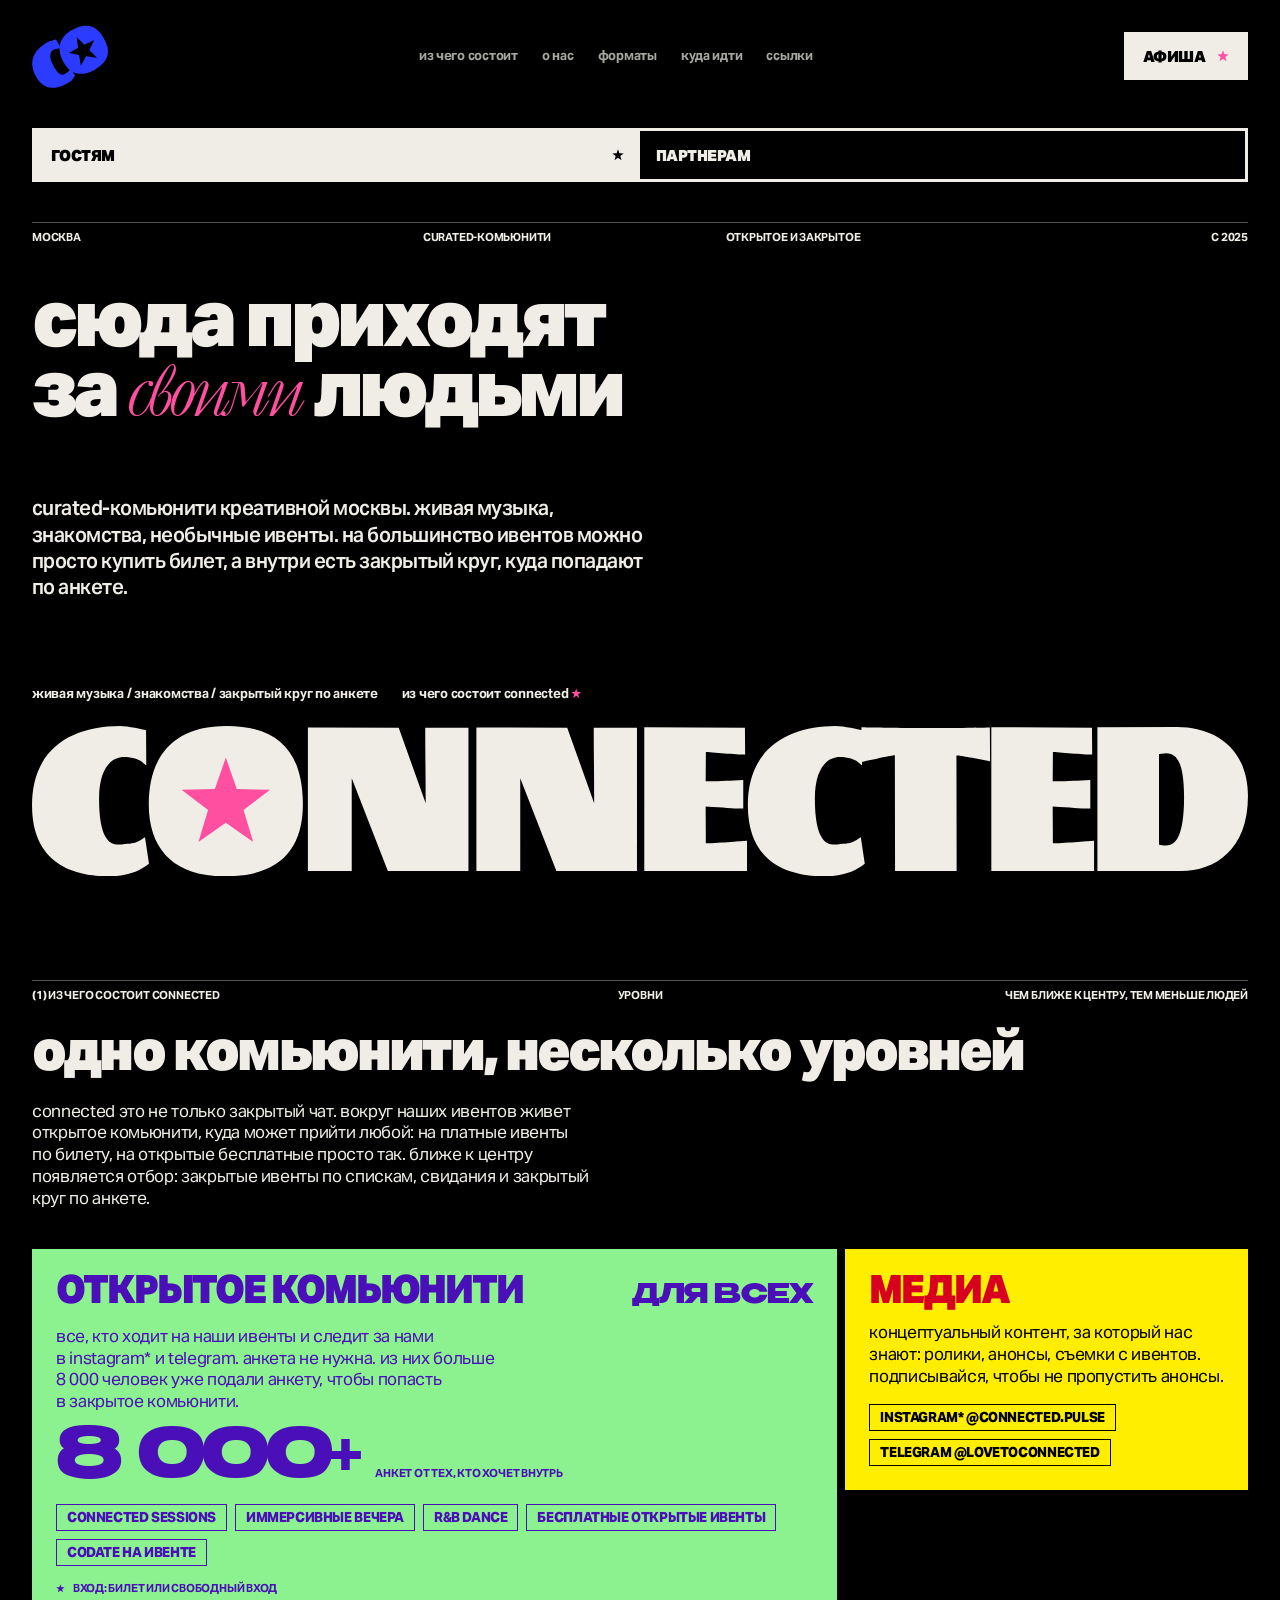
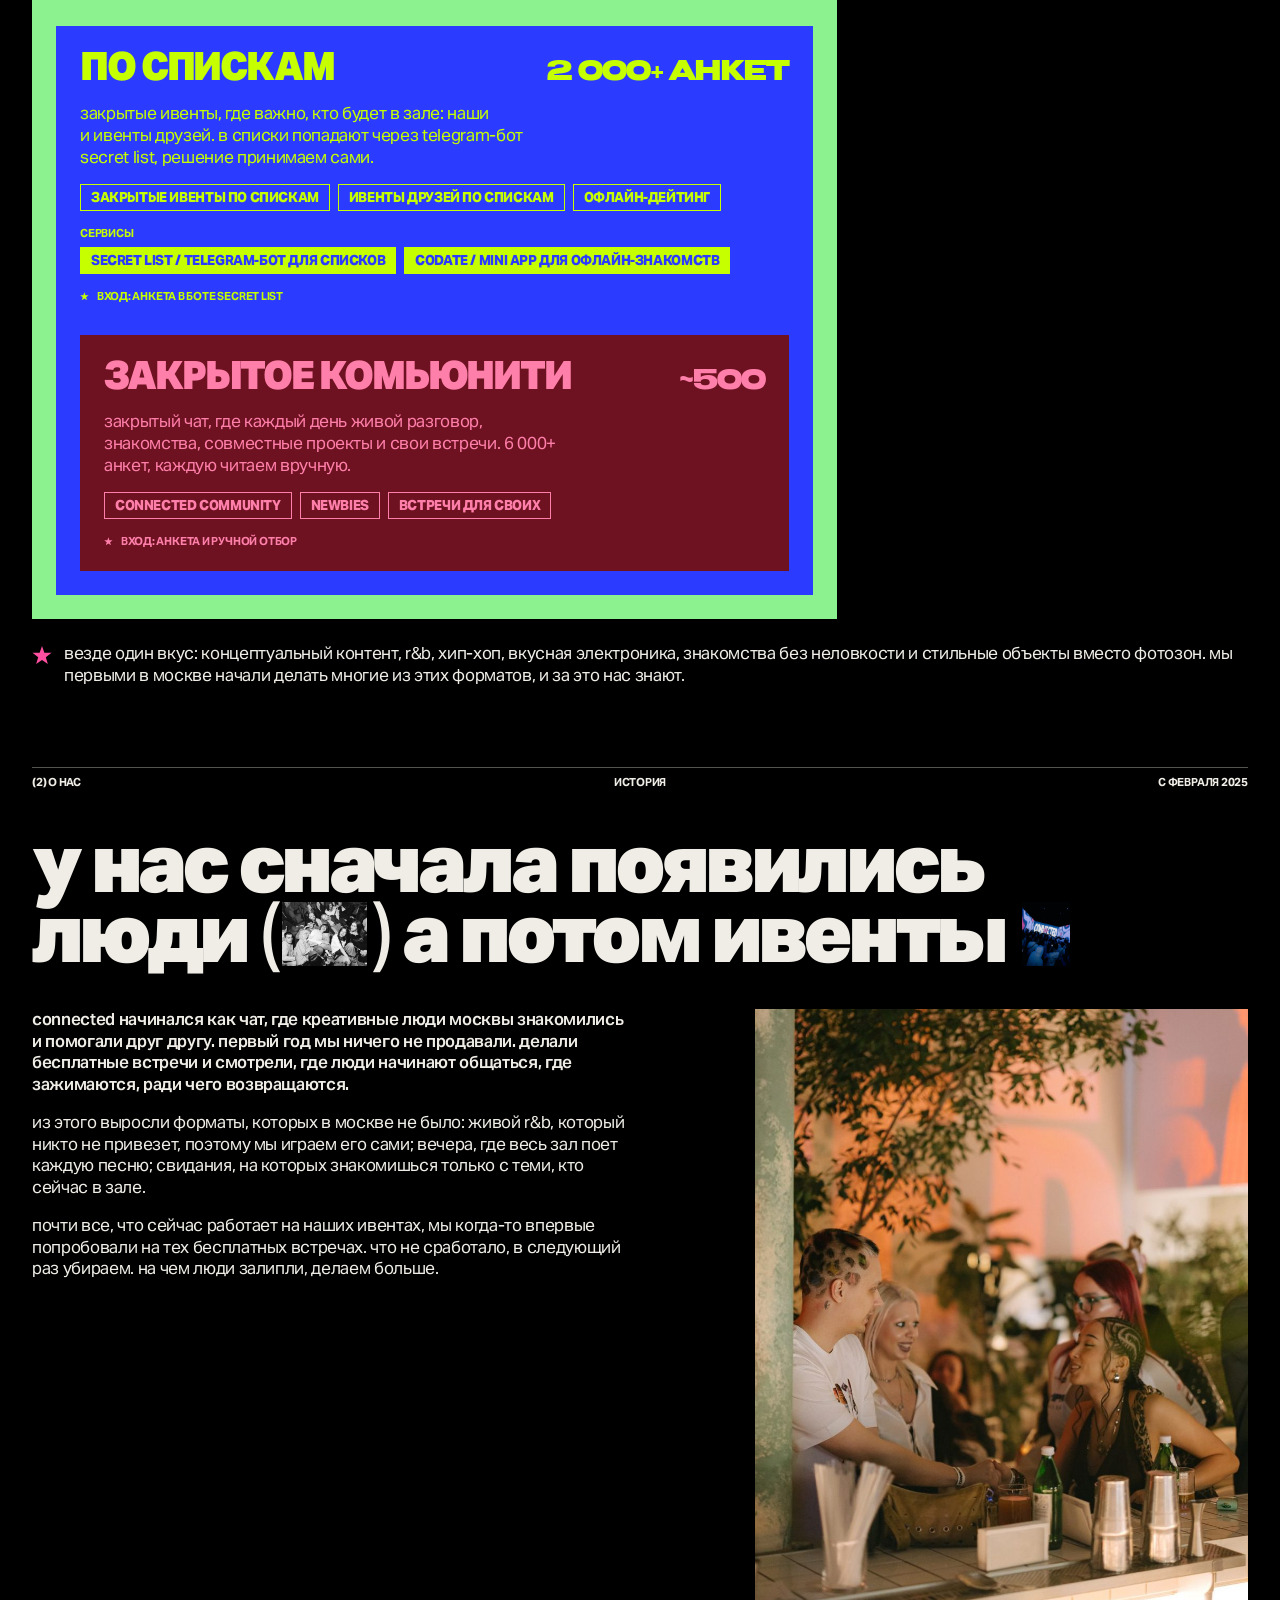
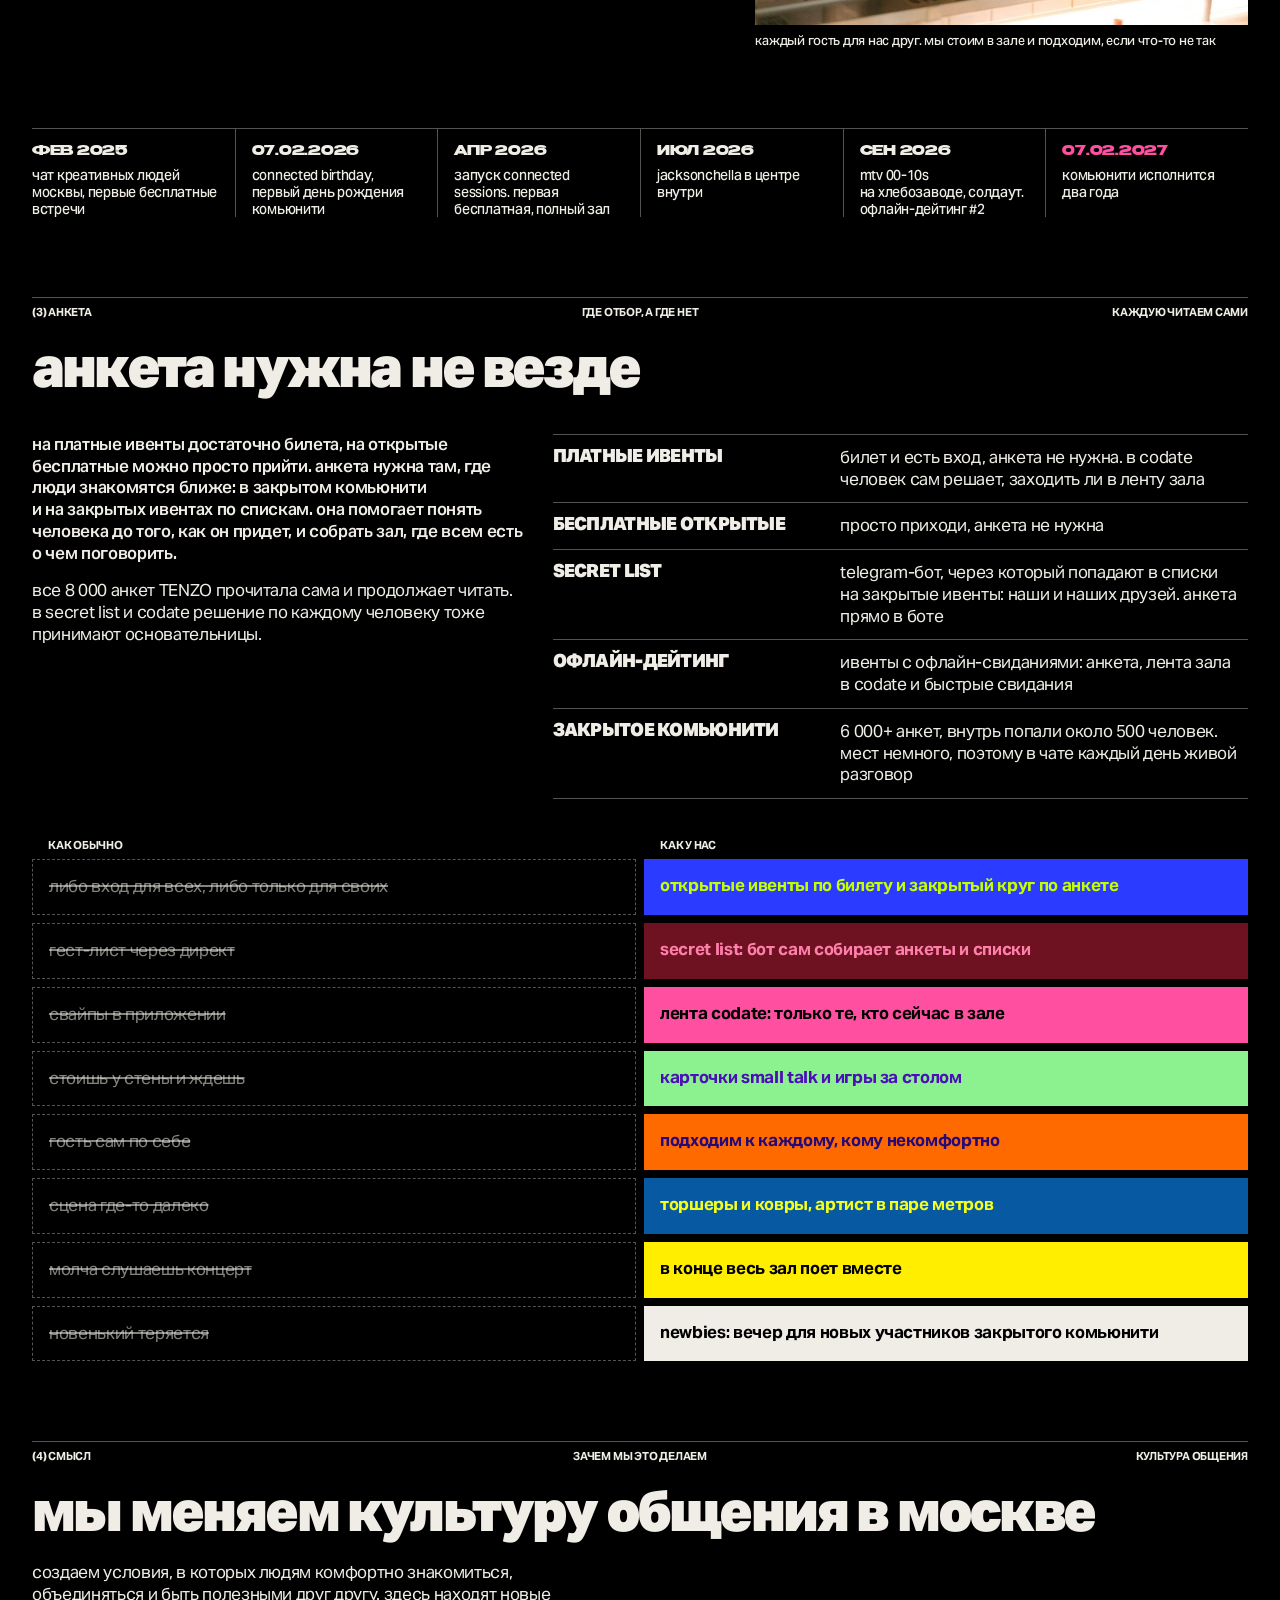
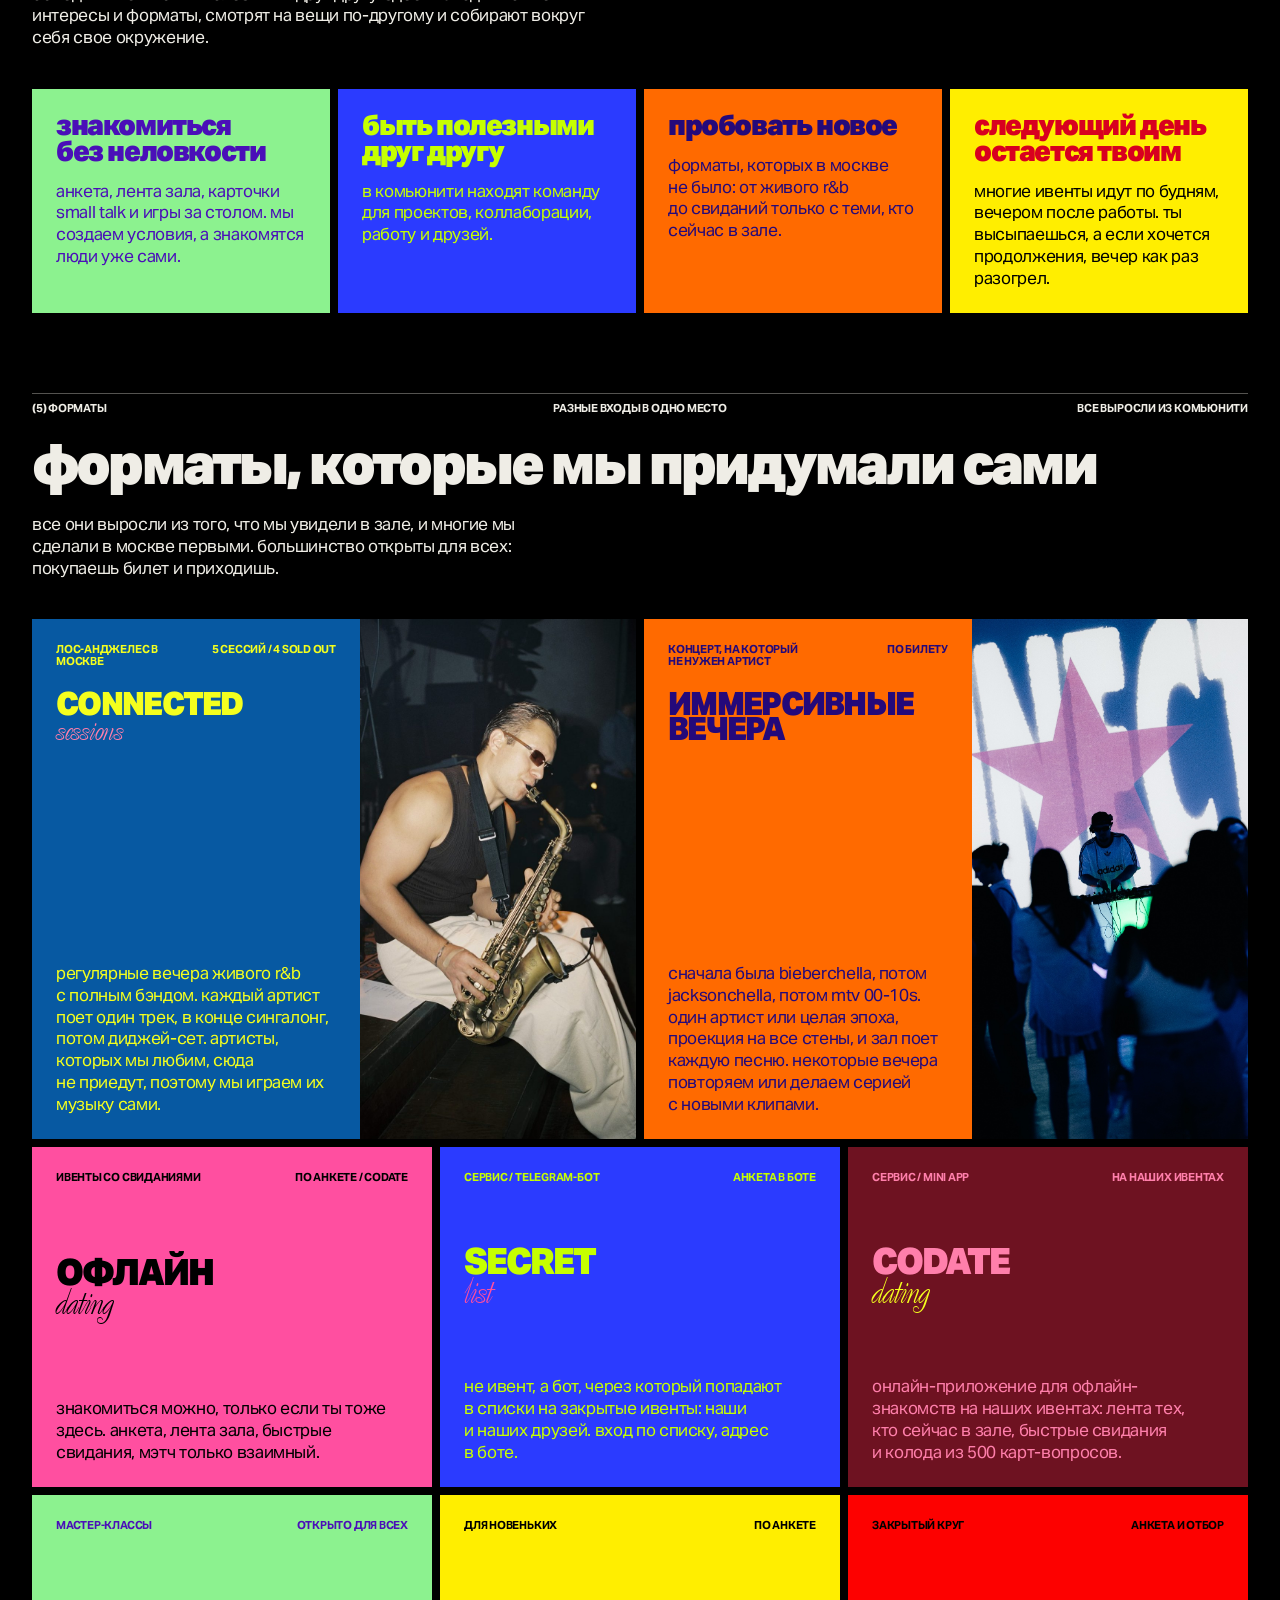
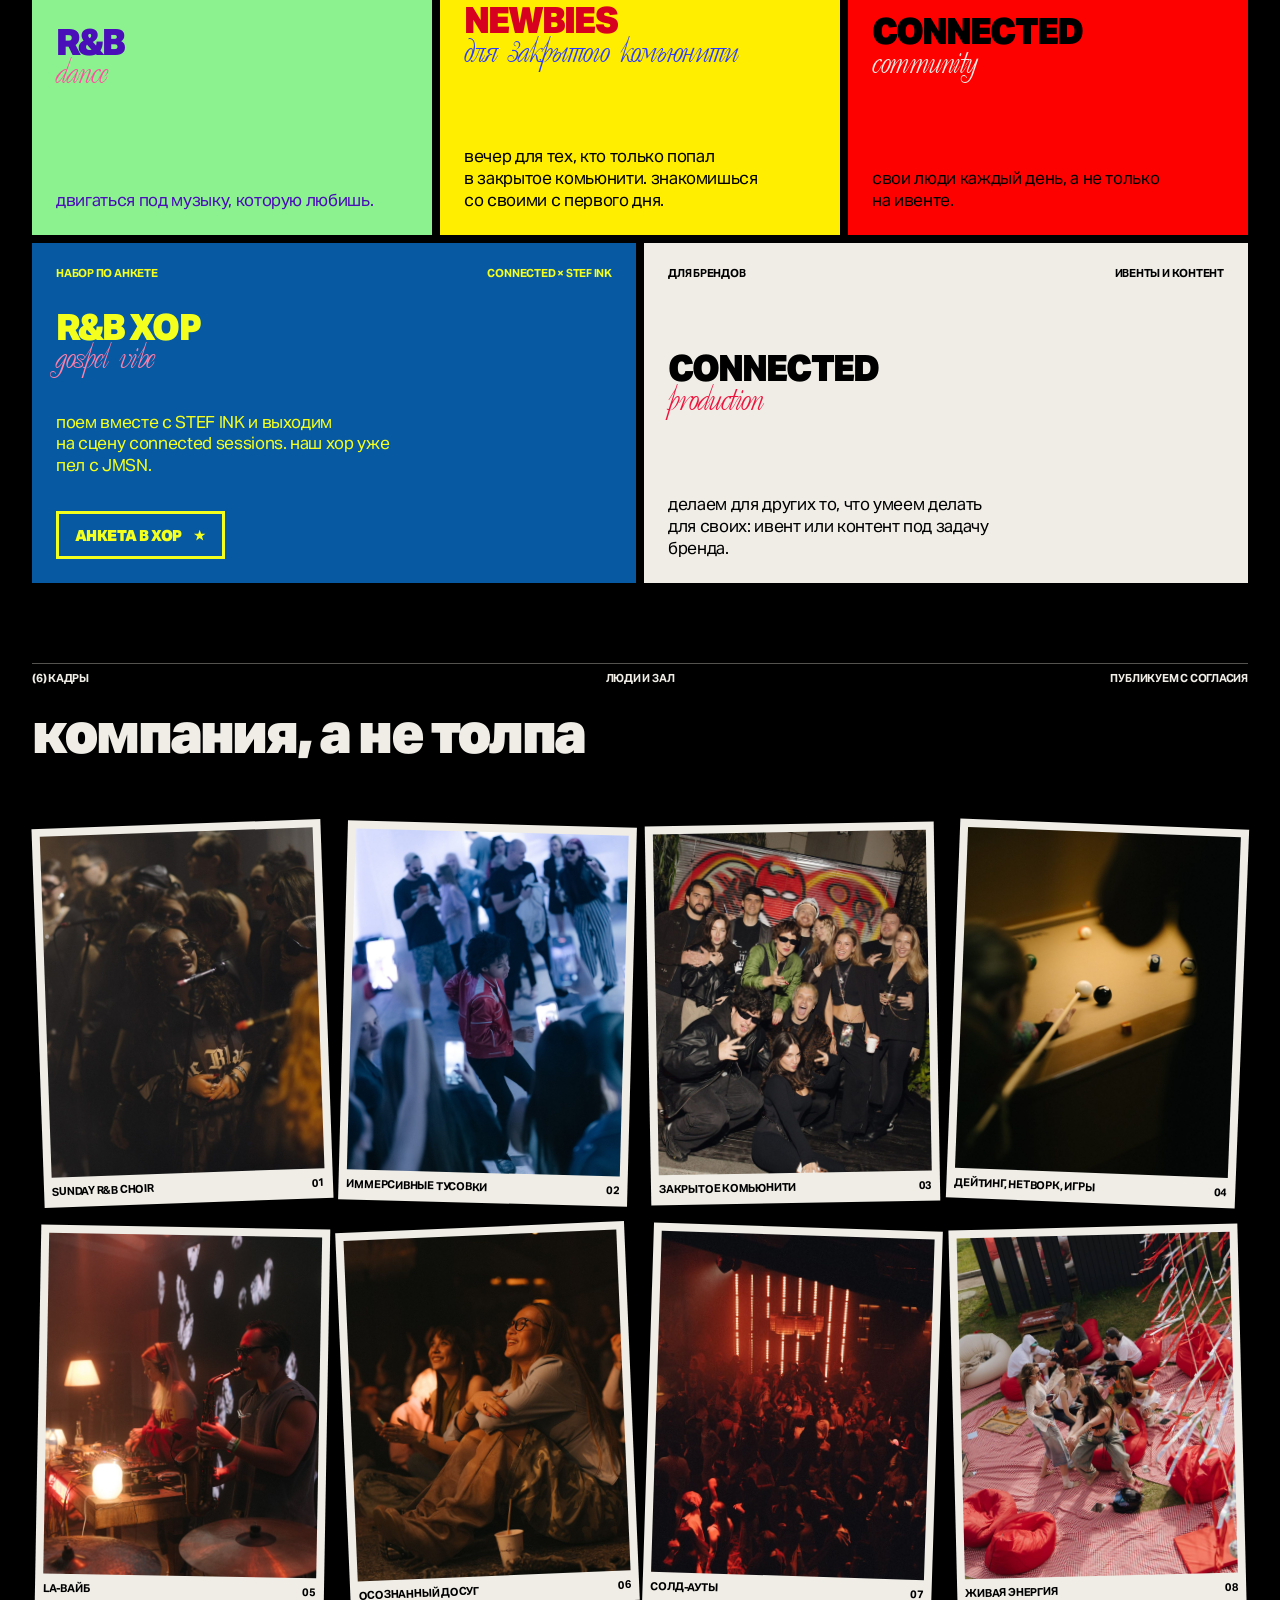
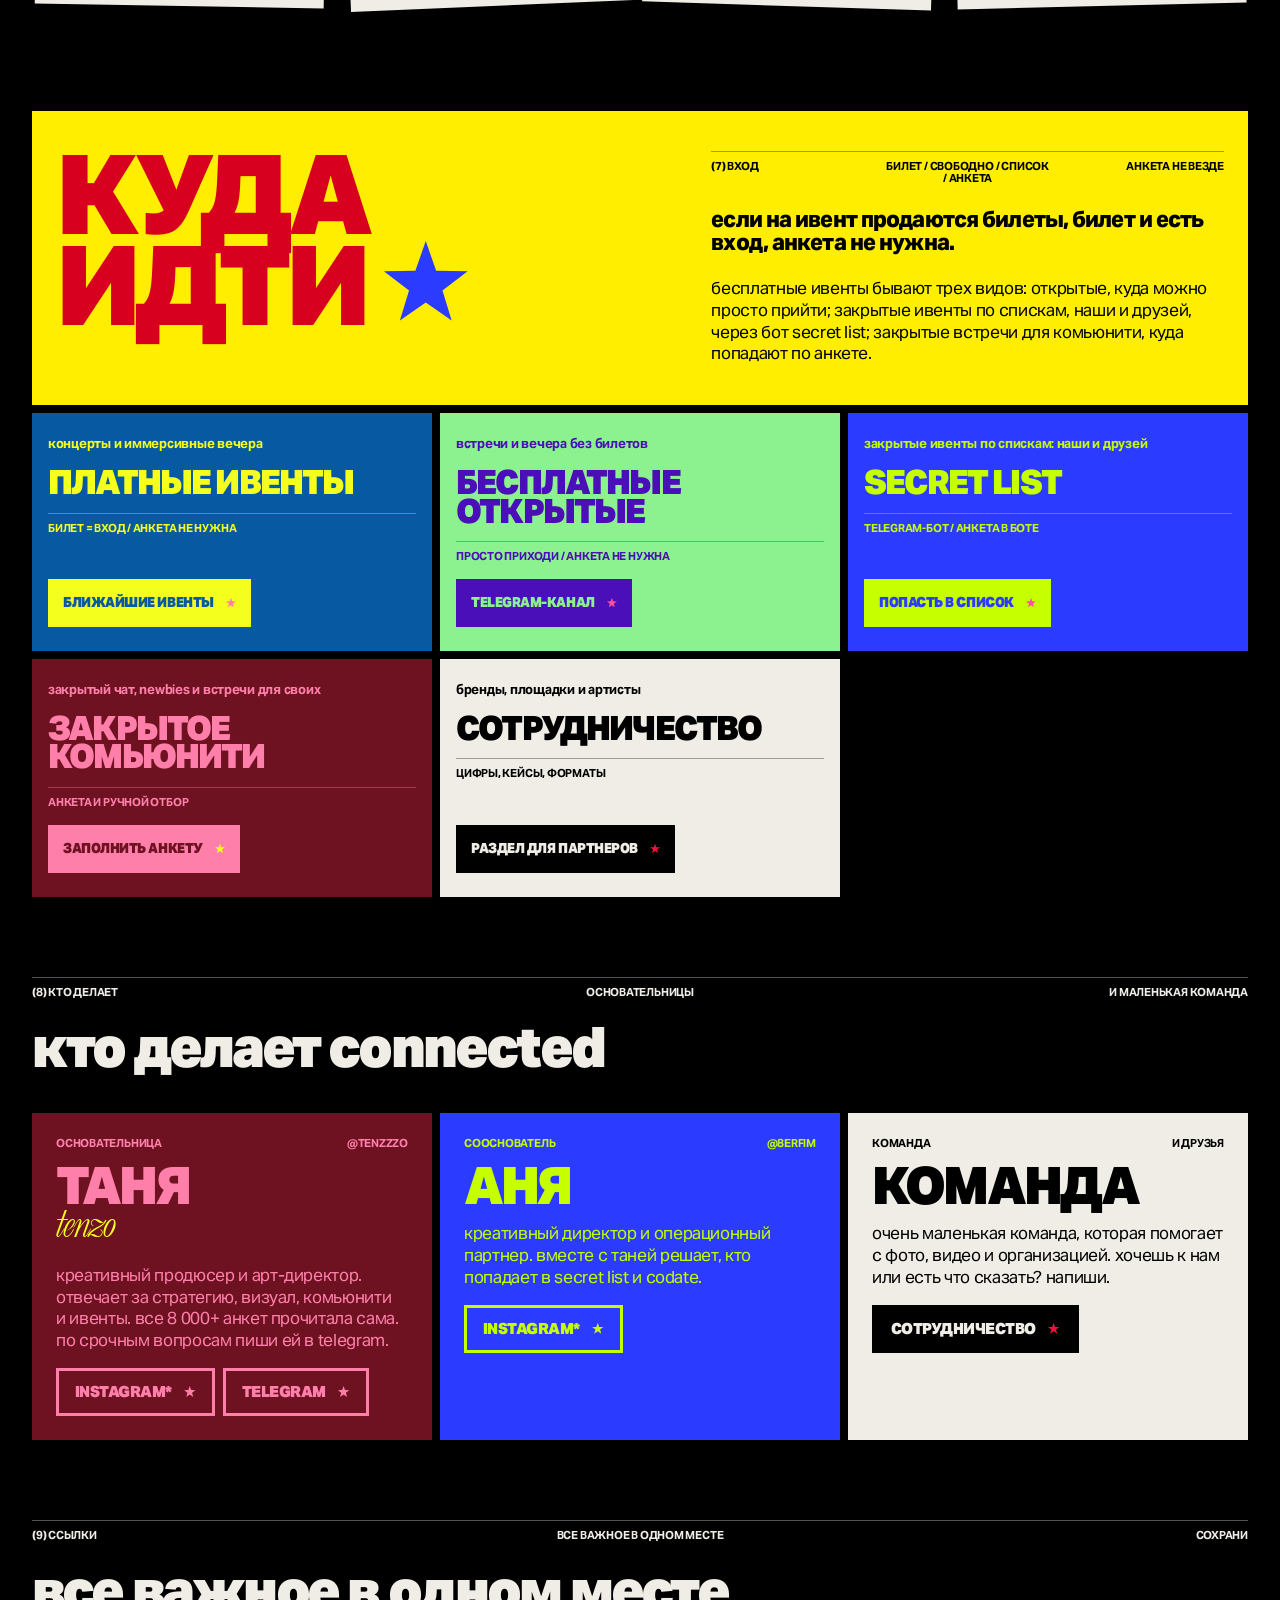
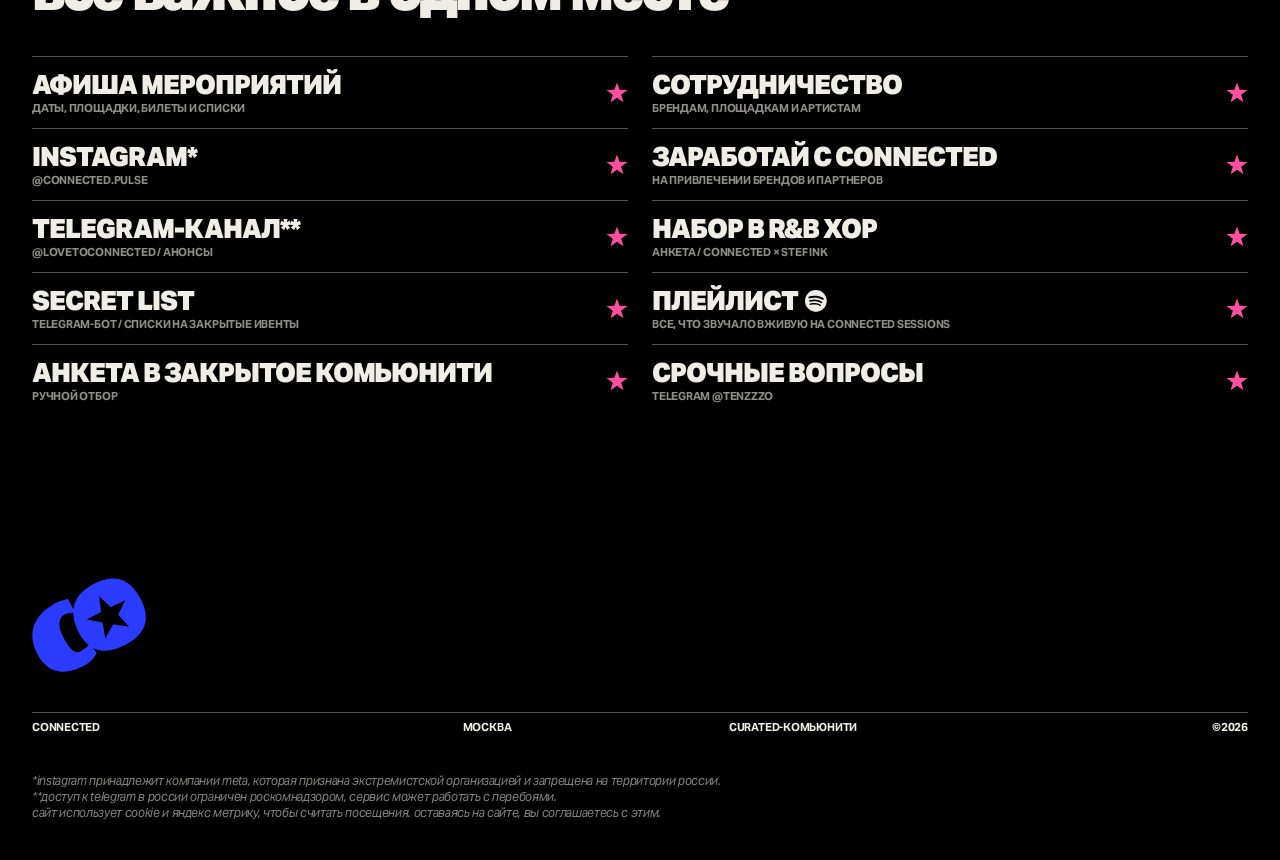
==== commit 02d73e7e: "сайт: 437a810" ====
--- a/index.html
+++ b/index.html
@@ -12,6 +12,7 @@
 <meta property="og:image:width" content="1080">
 <meta property="og:image:height" content="1080">
 <meta name="twitter:card" content="summary_large_image">
+<meta name="cx-build" content="437a810e53aed4e2faf87620b90abb5f3afc9161">
 <link rel="preload" href="fonts/aktiv-400.woff2" as="font" type="font/woff2" crossorigin>
 <link rel="preload" href="fonts/aktiv-400i.woff2" as="font" type="font/woff2" crossorigin>
 <link rel="preload" href="fonts/aktiv-500.woff2" as="font" type="font/woff2" crossorigin>
@@ -134,7 +135,7 @@
 .facts{display:grid;grid-template-columns:repeat(4,minmax(0,1fr));border-top:var(--stroke-rule) solid var(--line);margin-top:var(--space-20)}
 .fact{padding:var(--space-4) var(--space-4) 0 0;display:grid;gap:var(--space-2);align-content:start}
 .fact+.fact{padding-left:var(--space-4);border-left:var(--stroke-rule) solid var(--line)}
-.fact b{white-space:nowrap;font:800 clamp(24px,4vw,58px)/.9 var(--font-wide);letter-spacing:-.04em}
+.fact b{white-space:nowrap;font:800 clamp(24px,4vw,58px)/.9 var(--font-wide);letter-spacing:-.04em;text-transform:uppercase}
 .fact span{font:700 11px/1.15 var(--font-grotesk);text-transform:uppercase;letter-spacing:-.02em;opacity:.8}
 
 /* ---------- форматы ---------- */
@@ -154,7 +155,7 @@
 /* ---------- кейсы ---------- */
 .cases{display:grid;gap:var(--space-2)}
 .case{display:grid;grid-template-columns:minmax(0,3fr) minmax(0,6fr) minmax(0,3fr);gap:var(--space-6);padding:var(--space-6);align-items:start;position:relative}
-.case__date{min-width:0;overflow-wrap:anywhere;font:800 clamp(28px,3.6vw,52px)/.9 var(--font-wide);letter-spacing:-.04em;color:var(--display)}
+.case__date{min-width:0;overflow-wrap:anywhere;font:800 clamp(28px,3.6vw,52px)/.9 var(--font-wide);letter-spacing:-.04em;color:var(--display);text-transform:uppercase}
 .case__date small{display:block;margin-top:var(--space-3);font:700 11px/1.1 var(--font-grotesk);text-transform:uppercase;letter-spacing:-.02em;color:var(--ink)}
 .case__title{min-width:0;overflow-wrap:anywhere;font:900 clamp(34px,4.6vw,72px)/.84 var(--font-grotesk);letter-spacing:-.055em;text-transform:uppercase;color:var(--display)}
 .case__text{display:grid;gap:var(--space-4);align-content:space-between;height:100%}
@@ -164,7 +165,7 @@
 .sessions{grid-column:1/-1;list-style:none;margin:0;padding:0;display:grid;grid-template-columns:repeat(5,minmax(0,1fr));gap:var(--space-2)}
 .sessions li{display:grid;gap:var(--space-1);padding:var(--space-3);border:var(--stroke-rule) solid var(--line);min-width:0}
 .sessions li.is-sold{border-color:var(--ink)}
-.sessions b{font:800 clamp(22px,2.4vw,34px)/.9 var(--font-wide);letter-spacing:-.04em;color:var(--display)}
+.sessions b{font:800 clamp(22px,2.4vw,34px)/.9 var(--font-wide);letter-spacing:-.04em;color:var(--display);text-transform:uppercase}
 .sessions span{font:600 13px/1.15 var(--font-grotesk);letter-spacing:-.02em}
 .sessions em{font:700 11px/1.1 var(--font-grotesk);font-style:normal;text-transform:uppercase;letter-spacing:-.02em}
 @media (max-width:720px){.sessions{grid-template-columns:repeat(2,minmax(0,1fr))}.sessions li:last-child{grid-column:1/-1}}
@@ -179,7 +180,7 @@
 .collabs{list-style:none;margin:0;padding:0;display:grid}
 .collab{display:grid;grid-template-columns:minmax(0,2fr) minmax(0,5fr) minmax(0,4fr) minmax(0,2fr);gap:var(--space-6);align-items:baseline;padding-block:var(--space-4);border-top:var(--stroke-rule) solid var(--line);transition:background .2s ease}
 .collab:last-child{border-bottom:var(--stroke-rule) solid var(--line)}
-.collab__date{font:800 clamp(14px,1.4vw,18px)/1 var(--font-wide);letter-spacing:-.03em}
+.collab__date{font:800 clamp(14px,1.4vw,18px)/1 var(--font-wide);letter-spacing:-.03em;text-transform:uppercase}
 .collab__venue{font:900 clamp(30px,4.4vw,64px)/.84 var(--font-grotesk);letter-spacing:-.055em;text-transform:uppercase}
 .collab__with{font:400 clamp(28px,3.4vw,48px)/.9 var(--font-script);letter-spacing:-.04em;color:var(--spark)}
 .collab__with .x{font-family:var(--font-grotesk);font-weight:500;font-size:.7em}
@@ -296,7 +297,7 @@
 .circles{display:grid;grid-template-columns:repeat(3,minmax(0,1fr));gap:var(--space-2)}
 .circle{display:grid;grid-template-rows:auto 1fr auto;gap:var(--space-6);padding:var(--space-6);min-height:300px}
 .circle{min-width:0}
-.circle b{font:800 clamp(36px,4.4vw,72px)/.9 var(--font-wide);letter-spacing:-.045em;color:var(--display)}
+.circle b{font:800 clamp(36px,4.4vw,72px)/.9 var(--font-wide);letter-spacing:-.045em;color:var(--display);text-transform:uppercase}
 .circle h3{font:900 22px/1.05 var(--font-grotesk);letter-spacing:-.04em;text-transform:uppercase}
 .why>*{min-width:0}
 .why{display:grid;grid-template-columns:minmax(0,5fr) minmax(0,7fr);gap:var(--space-10) var(--space-6);margin-top:var(--space-20);align-items:start}
@@ -305,7 +306,7 @@
 .bar{display:grid;grid-template-columns:minmax(0,11ch) minmax(0,1fr) 3.4em;gap:var(--space-3);align-items:center;font:600 14px/1.1 var(--font-grotesk);letter-spacing:-.02em}
 .bar i{display:block;height:22px;width:calc(var(--v) * 2%);background:var(--c-hotpink)}
 .bar:first-child i{background:var(--c-yellow)}
-.bar em{font:800 13px/1 var(--font-wide);font-style:normal;text-align:right;font-variant-numeric:tabular-nums}
+.bar em{font:800 13px/1 var(--font-wide);font-style:normal;text-align:right;font-variant-numeric:tabular-nums;text-transform:uppercase}
 .who{display:grid;gap:var(--space-4);max-width:52ch}
 
 /* ---------- смысл ---------- */
@@ -317,12 +318,12 @@
 .reels{list-style:none;margin:var(--space-10) 0 0;padding:0;display:grid}
 .reel{display:grid;grid-template-columns:minmax(0,7fr) minmax(0,3fr);gap:var(--space-4);align-items:baseline;padding-block:var(--space-3);border-top:var(--stroke-rule) solid var(--line)}
 .reel span{font:900 clamp(20px,2.4vw,32px)/1 var(--font-grotesk);letter-spacing:-.045em}
-.reel b{font:800 clamp(18px,2vw,28px)/1 var(--font-wide);letter-spacing:-.03em;text-align:right;color:var(--spark)}
+.reel b{font:800 clamp(18px,2vw,28px)/1 var(--font-wide);letter-spacing:-.03em;text-align:right;color:var(--spark);text-transform:uppercase}
 .reel small{display:block;font:700 11px/1.1 var(--font-grotesk);text-transform:uppercase;opacity:.7;margin-top:4px}
 .stats{display:grid;grid-template-columns:repeat(4,minmax(0,1fr));gap:var(--space-2);margin-top:var(--space-10)}
 .stat{padding:var(--space-6) var(--space-4);display:grid;gap:var(--space-3);align-content:start}
 .stat{min-width:0}
-.stat b{font:800 clamp(24px,3.4vw,50px)/.9 var(--font-wide);letter-spacing:-.04em;color:var(--display)}
+.stat b{font:800 clamp(24px,3.4vw,50px)/.9 var(--font-wide);letter-spacing:-.04em;color:var(--display);text-transform:uppercase}
 .stat span{font:700 11px/1.15 var(--font-grotesk);text-transform:uppercase;letter-spacing:-.02em}
 
 /* ---------- вход ---------- */
@@ -359,7 +360,7 @@
 .level .level{margin-top:var(--space-4)}
 .level__head{display:flex;flex-wrap:wrap;justify-content:space-between;align-items:baseline;gap:var(--space-2) var(--space-6)}
 .level__name{font:900 clamp(26px,3vw,44px)/.86 var(--font-grotesk);letter-spacing:-.055em;text-transform:uppercase;color:var(--display)}
-.level__count{font:800 clamp(18px,2vw,28px)/1 var(--font-wide);letter-spacing:-.03em;color:var(--display);white-space:nowrap}
+.level__count{font:800 clamp(18px,2vw,28px)/1 var(--font-wide);letter-spacing:-.03em;color:var(--display);white-space:nowrap;text-transform:uppercase}
 .level__door{display:inline-flex;align-items:center;gap:var(--space-2);font:700 11px/1.1 var(--font-grotesk);text-transform:uppercase;letter-spacing:-.02em}
 .level__door .star{background:var(--ink)}
 .level__text{max-width:46ch}
@@ -374,7 +375,7 @@
 .map__note .star{width:20px;height:20px;margin-top:2px}
 
 .level__big{display:flex;flex-wrap:wrap;align-items:baseline;gap:var(--space-2) var(--space-4)}
-.level__big b{font:800 clamp(40px,5.4vw,80px)/.86 var(--font-wide);letter-spacing:-.045em;color:var(--display)}
+.level__big b{font:800 clamp(40px,5.4vw,80px)/.86 var(--font-wide);letter-spacing:-.045em;color:var(--display);text-transform:uppercase}
 .level__big span{font:700 11px/1.15 var(--font-grotesk);text-transform:uppercase;letter-spacing:-.02em}
 
 /* ---------- куда идти ---------- */
